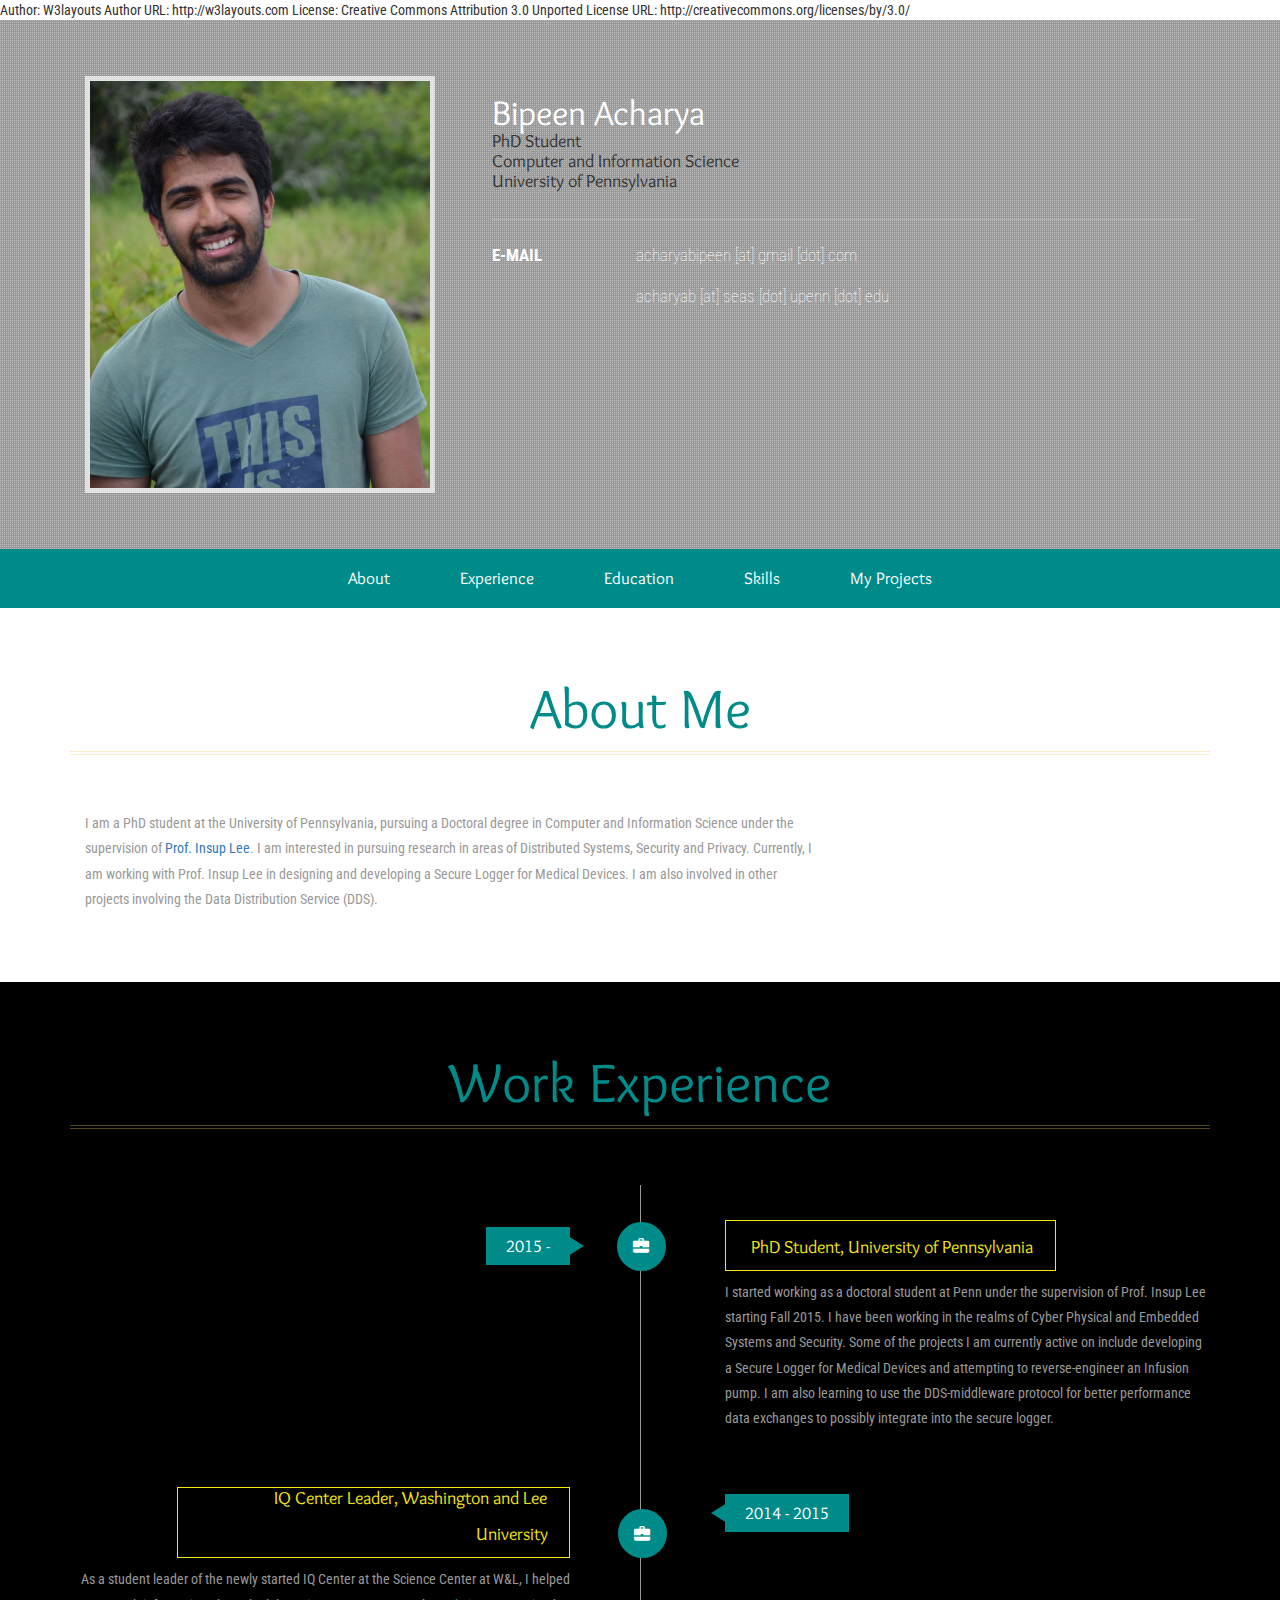
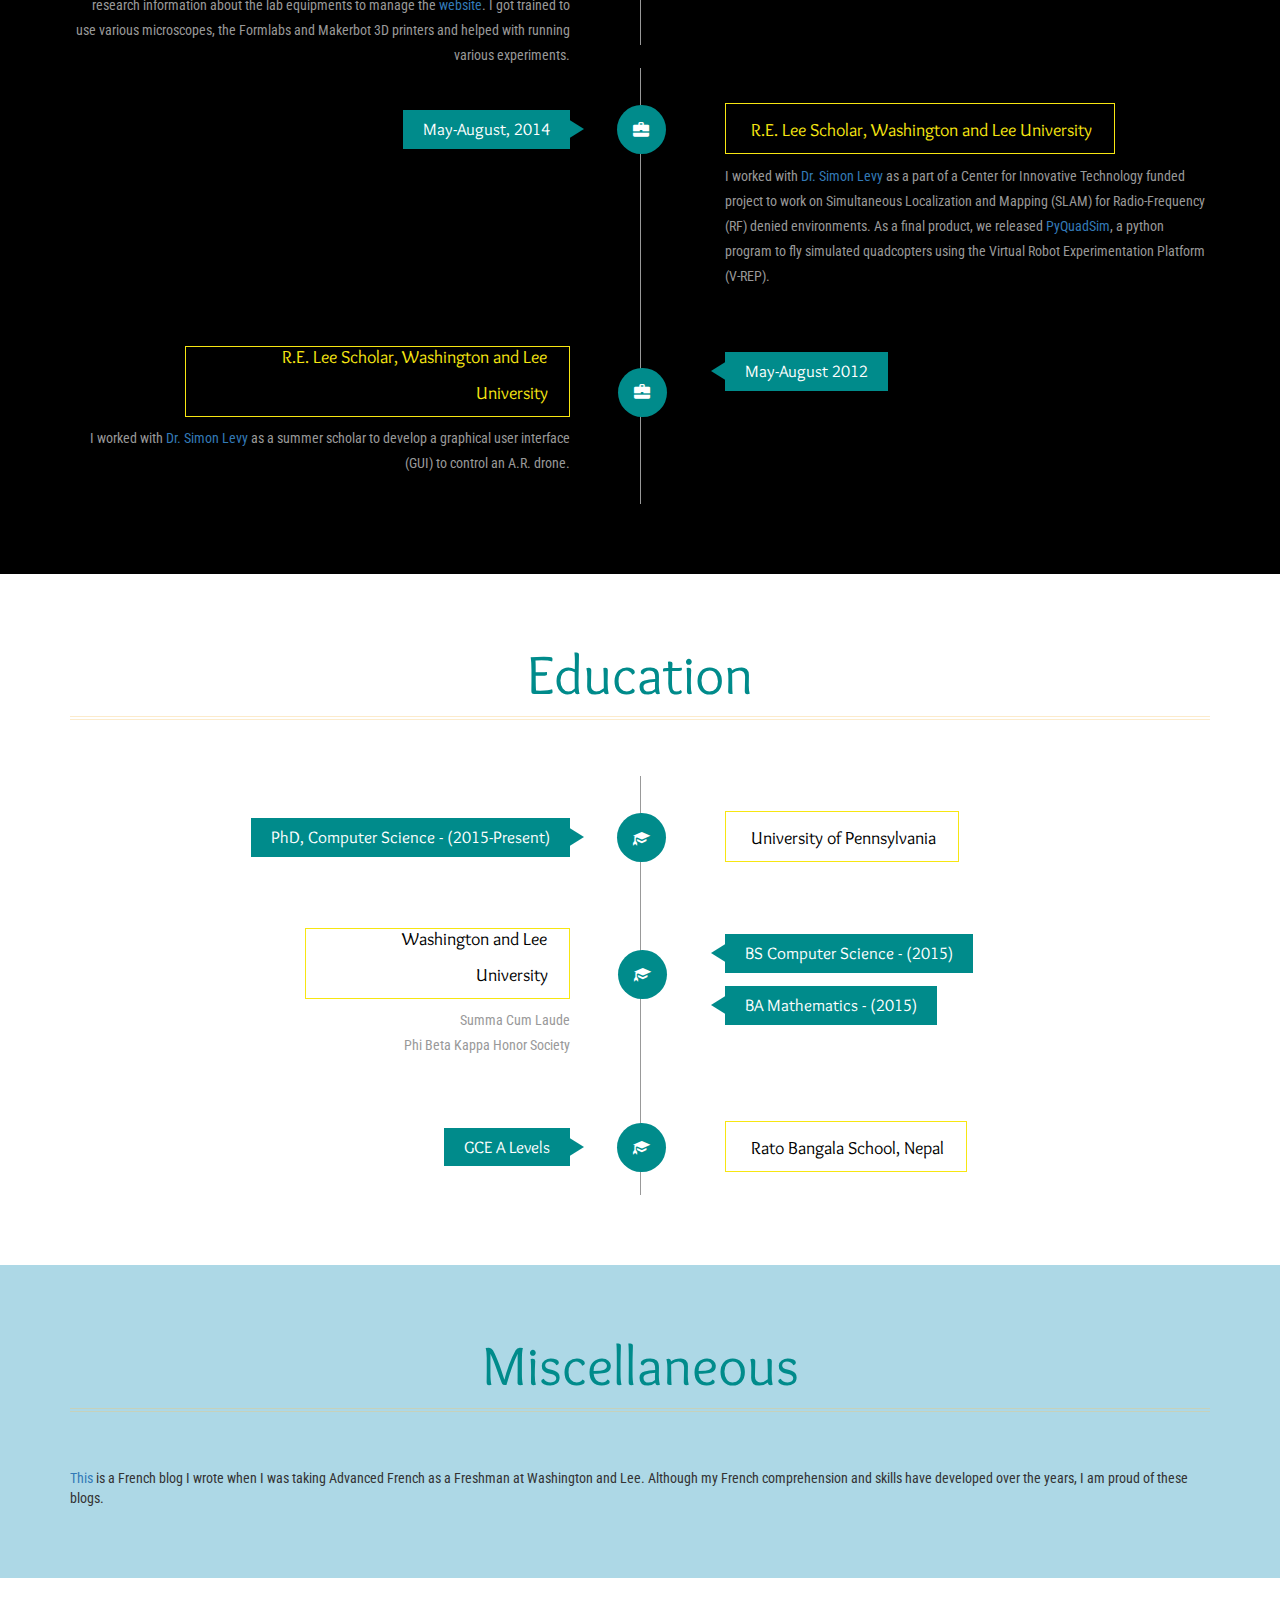
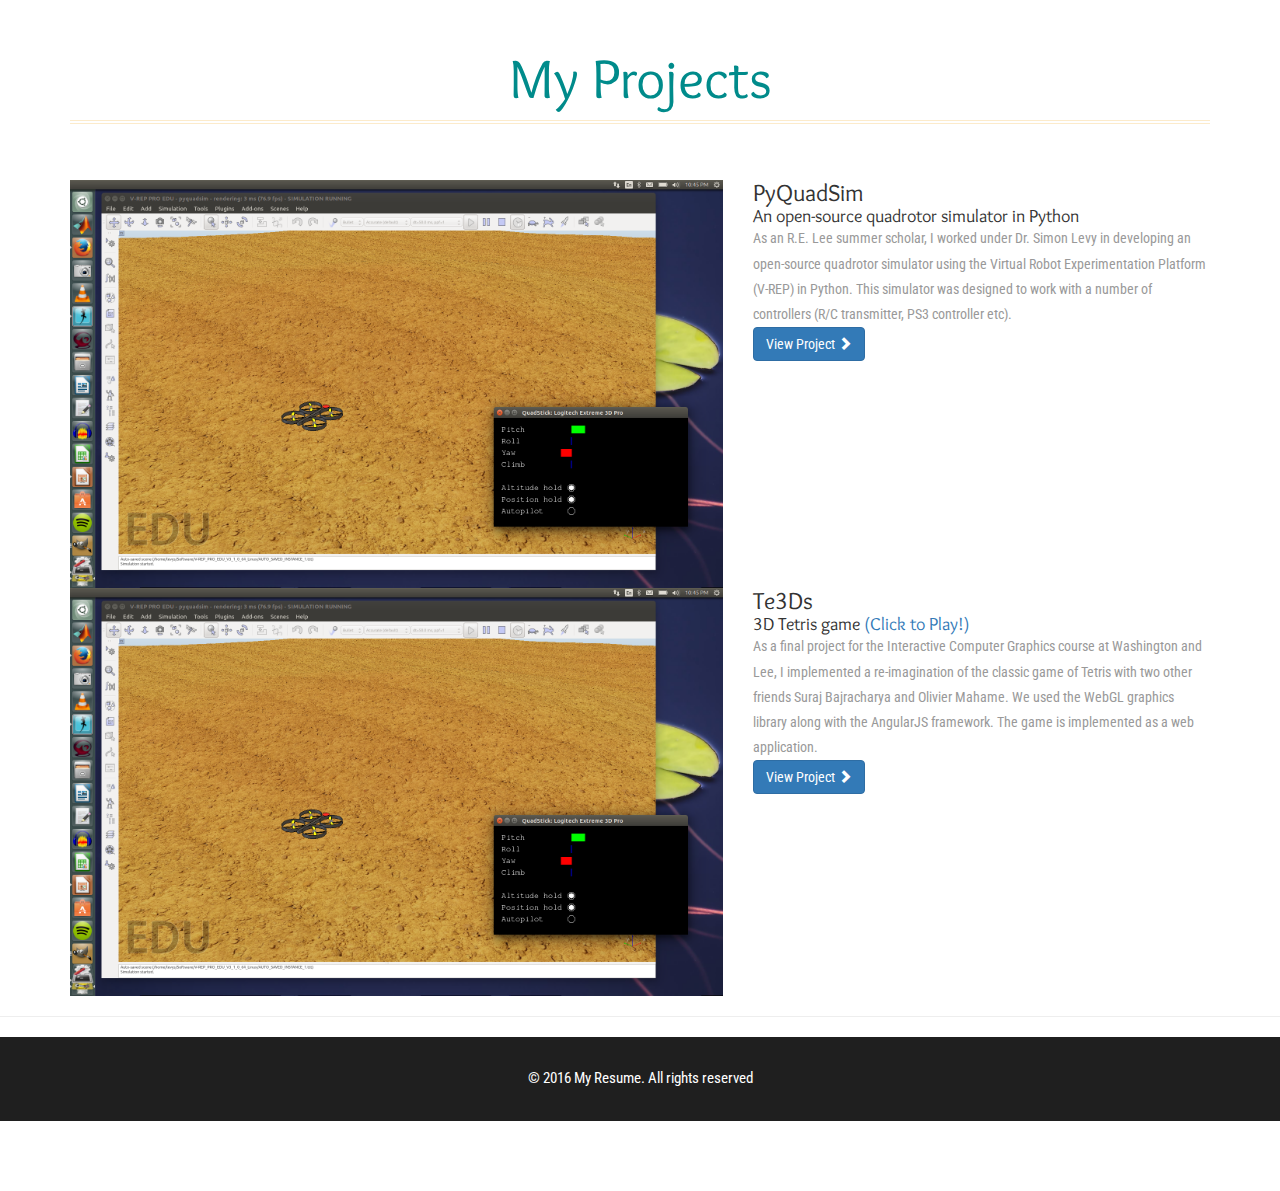
==== index.html @ adc77549 "game running on web" ====
Author: W3layouts
Author URL: http://w3layouts.com
License: Creative Commons Attribution 3.0 Unported
License URL: http://creativecommons.org/licenses/by/3.0/
<html>
<head>
<title>Bipeen Acharya</title>
<!--mobile apps-->
<meta name="viewport" content="width=device-width, initial-scale=1">
<meta http-equiv="Content-Type" content="text/html; charset=utf-8" />
<meta name="keywords" content="My Resume Responsive web template, Bootstrap Web Templates, Flat Web Templates, Android Compatible web template, 
	SmartPhone Compatible web template, free WebDesigns for Nokia, Samsung, LG, SonyEricsson, Motorola web design" />
<script type="application/x-javascript"> addEventListener("load", function() { setTimeout(hideURLbar, 0); }, false); function hideURLbar(){ window.scrollTo(0,1); } </script>
<!--mobile apps-->
<!--Custom Theme files-->
<link href="css/bootstrap.css" type="text/css" rel="stylesheet" media="all">
<link href="css/style.css" type="text/css" rel="stylesheet" media="all">
<link rel="stylesheet" href="css/swipebox.css">
<!--//Custom Theme files-->
<!--js-->
<script src="js/jquery-1.11.1.min.js"></script> 
<!-- //js -->
<!--web-fonts-->
<link href='//fonts.googleapis.com/css?family=Overlock:400,400italic,700,700italic,900,900italic' rel='stylesheet' type='text/css'>
<link href='//fonts.googleapis.com/css?family=Roboto+Condensed:400,300,300italic,400italic,700,700italic' rel='stylesheet' type='text/css'>
<!--//web-fonts-->
<!--start-smooth-scrolling-->
<script type="text/javascript" src="js/move-top.js"></script>
<script type="text/javascript" src="js/easing.js"></script>	
<script type="text/javascript">
		jQuery(document).ready(function($) {
			$(".scroll").click(function(event){		
				event.preventDefault();
				$('html,body').animate({scrollTop:$(this.hash).offset().top},1000);
			});
		});
</script>
<!--//end-smooth-scrolling-->
</head>
<body>
	<!--banner-->
	<div id="home" class="banner">
		<div class="banner-info">
			<div class="container">
				<div class="col-md-4 header-left">
					<img src="images/headshot.jpg" alt=""/>
				</div>
				<div class="col-md-8 header-right">
					<h1>Bipeen Acharya</h1>
					<h4>PhD Student</h4>
					<h4>Computer and Information Science</h4>
					<h4>University of Pennsylvania</h4>
					<ul class="address">
						<li>
							<ul class="address-text">
								<li><b>E-MAIL </b></li>
								<li> acharyabipeen [at] gmail [dot] com</li><br>
				            </ul>
                            <ul class="address-text">
								<li></li>
								<li> <hspace> </hspace>acharyab [at] seas [dot] upenn [dot] edu</li><br>
							</ul>
						</li>
					</ul>
				</div>
				<div class="clearfix"> </div>
			</div>
		</div>
	</div>
	<!--//banner-->
	<!--top-nav-->
	<div class="top-nav wow">
		<div class="container">
			<div class="navbar-header logo">
				<button type="button" class="navbar-toggle collapsed" data-toggle="collapse" data-target="#bs-example-navbar-collapse-1">
					Menu
				</button>
			</div>
			<!-- Collect the nav links, forms, and other content for toggling -->
			<div class="collapse navbar-collapse" id="bs-example-navbar-collapse-1">
				<div class="menu">
					<ul class="nav navbar">
						<li><a href="#about" class="scroll">About</a></li>
						<li><a href="#work" class="scroll">Experience</a></li>
						<li><a href="#education" class="scroll">Education</a></li>
						<li><a href="#skills" class="scroll">Skills</a></li>
						<li><a href="#projects" class="scroll">My Projects</a></li>
						<!--<li><a href="#contact" class="scroll">Contact</a></li>-->
					</ul>
					<div class="clearfix"> </div>
				</div>
			</div>
		</div>
	</div>	
	<!--//top-nav-->
	<!--about-->
	<div id="about" class="about">
		<div class="container">
			<h3 class="title"> About Me</h3>
			<div class="col-md-8 about-left">
				<p>I am a PhD student at the University of Pennsylvania, pursuing a Doctoral degree in Computer and Information Science under the supervision of <a href="http://www.cis.upenn.edu/~lee/home/home/index.shtml">Prof. Insup Lee</a>. I am interested in pursuing research in areas of Distributed Systems, Security and Privacy. Currently, I am working with Prof. Insup Lee in designing and developing a Secure Logger for Medical Devices. I am also involved in other projects involving the Data Distribution Service (DDS). </p>
			</div>
            
            <!--
			<div class="col-md-4 about-right">
				<ul>
					<h5>Awards</h5>
					<li><span class="glyphicon glyphicon-menu-right"></span> Lorem ipsum dolor sit amet cingelit</li>
					<li><span class="glyphicon glyphicon-menu-right"></span> Curabitur id metus rutrum convallis</li>
					<li><span class="glyphicon glyphicon-menu-right"></span> Morbi dictum velit vitae porttitor</li>
					<li><span class="glyphicon glyphicon-menu-right"></span> Fusce at metus id justo ullamcorper</li>
					<li><span class="glyphicon glyphicon-menu-right"></span> Aliquam ac nisl id justo malesuada </li>
				</ul>
				<div class="clearfix"> </div>
			</div>
            -->
			<div class="clearfix"> </div>
		</div>
	</div>
	<!--//about-->
	<!--work-experience-->
	<div id="work" class="work">
		<div class="container">
			<h3 class="title">Work Experience</h3>
			<div class="work-info"> 
				<div class="col-md-6 work-left"> 
					<h4>2015 - </h4>
				</div>
				<div class="col-md-6 work-right"> 
					<h5><span class="glyphicon glyphicon-briefcase"> </span> PhD Student, University of Pennsylvania</h5>
					<p> I started working as a doctoral student at Penn under the supervision of Prof. Insup Lee starting Fall 2015. I have been working in the realms of Cyber Physical and Embedded Systems and Security. Some of the projects I am currently active on include developing a Secure Logger for Medical Devices and attempting to reverse-engineer an Infusion pump. I am also learning to use the DDS-middleware protocol for better performance data exchanges to possibly integrate into the secure logger. </p>
				</div>
				<div class="clearfix"> </div>
			</div>
			<div class="work-info"> 
				<div class="col-md-6 work-right work-right2"> 
					<h4>2014 - 2015 </h4>
				</div>
				<div class="col-md-6 work-left work-left2"> 
                    <h5> IQ Center Leader, Washington and Lee University <span class="glyphicon glyphicon-briefcase"> </span></h5>
                    <p> As a student leader of the newly started IQ Center at the Science Center at W&amp;L, I helped research information about the lab equipments to manage the <a href="https://www.wlu.edu/iq-center">website</a>. I got trained to use various microscopes, the Formlabs and Makerbot 3D printers and helped with running various experiments. </p>
				</div>
				<div class="clearfix"> </div>
			</div>
			<div class="work-info"> 
				<div class="col-md-6 work-left"> 
					<h4>May-August, 2014 </h4>
				</div>
				<div class="col-md-6 work-right"> 
					<h5><span class="glyphicon glyphicon-briefcase"> </span> R.E. Lee Scholar, Washington and Lee University</h5>
					<p> I worked with <a href="http://home.wlu.edu/~levys/">Dr. Simon Levy</a> as a part of a Center for Innovative Technology funded project to work on Simultaneous Localization and Mapping (SLAM) for Radio-Frequency (RF) denied environments. As a final product, we released <a href="https://github.com/simondlevy/PyQuadSim">PyQuadSim</a>, a python program to fly simulated quadcopters using the Virtual Robot Experimentation Platform (V-REP). </p>
				</div>
				<div class="clearfix"> </div>
			</div>
			<div class="work-info"> 
				<div class="col-md-6 work-right work-right2"> 
					<h4>May-August 2012 </h4>
				</div>
				<div class="col-md-6 work-left work-left2"> 
					<h5> R.E. Lee Scholar, Washington and Lee University <span class="glyphicon glyphicon-briefcase"></span> </h5>
					<p> I worked with <a href="http://home.wlu.edu/~levys/">Dr. Simon Levy</a> as a summer scholar to develop a graphical user interface (GUI) to control an A.R. drone. 
                </div>
				<div class="clearfix"> </div>
			</div>
		</div>
	</div>
	<!--//work-experience-->
	<!--education-->
	<div id="education" class="education">
		<div class="container">
			<h3 class="title">Education</h3>
			<div class="work-info"> 
				<div class="col-md-6 work-left"> 
					<h4>PhD, Computer Science - (2015-Present)</h4>
				</div>
				<div class="col-md-6 work-right"> 
					<h5><span class="glyphicon glyphicon-education"> </span> University of Pennsylvania</h5>
				</div>
				<div class="clearfix"> </div>
			</div>
			<div class="work-info"> 
				<div class="col-md-6 work-right work-right2"> 
					<p><h4>BS Computer Science - (2015)</h4> </p>
					<p><h4>BA Mathematics - (2015)</h4> </p>
				</div>
				<div class="col-md-6 work-left work-left2"> 
					<h5> Washington and Lee University <span class="glyphicon glyphicon-education"></span></h5>
					<p>Summa Cum Laude</p>
					<p>Phi Beta Kappa Honor Society</p>
				</div>
				<div class="clearfix"> </div>
			</div>
			<div class="work-info"> 
				<div class="col-md-6 work-left"> 
					<h4>GCE A Levels</h4>
				</div>
				<div class="col-md-6 work-right"> 
					<h5><span class="glyphicon glyphicon-education"> </span> Rato Bangala School, Nepal</h5>
				</div>
				<div class="clearfix"> </div>
			</div>
		</div>
	</div>
	<!--//education-->
	<!--skills-->
	<div id="skills" class="skills">
		<div class="container">
	    <h3 class="title">Miscellaneous</h3>
		
           <a href="http://bipeen261.blogspot.com/2011_09_01_archive.html">This</a> is a French blog I wrote when I was taking Advanced French as a Freshman at Washington and Lee. Although my French comprehension and skills have developed over the years, I am proud of these blogs.  
             
        </div>
            
        
         <!--
          <div class="progress progress-bar-vertical">
            <div class="progress-bar progress-bar-success progress-bar-striped active" role="progressbar" aria-valuenow="100" aria-valuemin="0" aria-valuemax="100" style="height: 100%;">
              <span class="sr-only">60% Complete</span>
            </div>
          </div>
        -->    
            
            
        <div class="clearfix"> </div>
		</div>
	<!--//education-->



    <!--portfolio -->
    <div id="projects" class="portfolio">
		<div class="container">
			<h3 class="title wow zoomInLeft animated" data-wow-delay=".5s">My Projects</h3>
	
            <!-- Project One -->
            <div class="row">
            <div class="col-md-7">
                <a href="#">
                    <img class="img-responsive" src="images/pyquadsim.png" alt="">
                </a>
            </div>
            <div class="col-md-5">
                <h3>PyQuadSim</h3>
                <h4>An open-source quadrotor simulator in Python</h4>
                <p>As an R.E. Lee summer scholar, I worked under Dr. Simon Levy in developing an open-source quadrotor simulator using the Virtual Robot Experimentation Platform (V-REP) in Python. This simulator was designed to work with a number of controllers (R/C transmitter, PS3 controller etc). </p>
                <a class="btn btn-primary" href="https://github.com/simondlevy/PyQuadSim">View Project <span class="glyphicon glyphicon-chevron-right"></span></a>
            </div>
            </div>
            
            <div class="row">
            <div class="col-md-7">
                <a href="#">
                    <img class="img-responsive" src="images/pyquadsim.png" alt="">
                </a>
            </div>
            <div class="col-md-5">
                <h3>Te3Ds</h3>
                <h4>3D Tetris game <a href="http://rawgit.com/acharyab15/Te3ds/master/index.html">(Click to Play!)</a> </h4>
                <p>As a final project for the Interactive Computer Graphics course at Washington and Lee, I implemented a re-imagination of the classic game of Tetris with two other friends Suraj Bajracharya and Olivier Mahame. We used the WebGL graphics library along with the AngularJS framework. The game is implemented as a web application.</p>
                <a class="btn btn-primary" href="https://github.com/acharyab15/Te3ds">View Project <span class="glyphicon glyphicon-chevron-right"></span></a>
            </div>
            </div>
            
        <!-- /.row -->
        </div>
        <hr>
	<!--contact -->
<!--
	<div class="welcome contact" id="contact">
		<div class="container">
			<h3 class="title">Contact Us</h3>
			<div class="contact-row">
				<div class="col-md-6 contact-left">
					<iframe src="https://www.google.com/maps/embed?pb=!1m18!1m12!1m3!1d250261.21285550427!2d-60.42919264432581!3d46.13039392716506!2m3!1f0!2f0!3f0!3m2!1i1024!2i768!4f13.1!3m3!1m2!1s0x4b67ef033cc4082f%3A0xbf0517bb7d9ecd34!2sNorth+Sydney%2C+NS%2C+Canada!5e0!3m2!1sen!2sin!4v1460613320469"></iframe>
				</div>
				<div class="col-md-6 contact-right">
					<div class="address-left">
						<p>756 global Place, North Sydney,<br> FA-2305,Canada </p>
					</div>
					<div class="address-right">
						<p>E-mail : <a href="mailto:acharyab@seas.upenn.edu">acharyab [at] seas [dot] upenn [dot] edu</a></p>
					</div>
					<div class="clearfix"></div>
				<!-- Form
						<div class="contact-form">
						<form action="#" method="post">
							<input type="text" name="Name" placeholder="Name" required="">
							<input class="email" name="Email" type="text" placeholder="Email" required="">
							<input class="phone" name="phone" type="text" placeholder="Phone" required="">
							<textarea name="Message" placeholder="Message" required=""></textarea>
							<input type="submit" value="SUBMIT" >
						</form>
					</div>
				</div>

				<div class="clearfix"></div>
			</div>
		</div>
	</div>
contact 
-->
	<!--footer-->
	<div class="footer">
		<div class="container">
			<p>© 2016 My Resume. All rights reserved </p>
		</div>
	</div>
	<!--//footer-->
	<!--smooth-scrolling-of-move-up-->
	<script type="text/javascript">
		$(document).ready(function() {
		
			var defaults = {
				containerID: 'toTop', // fading element id
				containerHoverID: 'toTopHover', // fading element hover id
				scrollSpeed: 1200,
				easingType: 'linear' 
			};
			
			$().UItoTop({ easingType: 'easeOutQuart' });
			
		});
	</script>
	<!--//smooth-scrolling-of-move-up-->
	<!-- Bootstrap core JavaScript
    ================================================== -->
    <!-- Placed at the end of the document so the pages load faster -->
    <script src="js/bootstrap.js"></script>
</body>
</html>
---- css/style.css ----
/*--
Author: W3layouts
Author URL: http://w3layouts.com
License: Creative Commons Attribution 3.0 Unported
License URL: http://creativecommons.org/licenses/by/3.0/
--*/
body{
	margin:0;
	font-family: 'Roboto Condensed', sans-serif;
	background: #fff;
}
body a{
	transition: 0.5s all;
	-webkit-transition: 0.5s all;
	-moz-transition: 0.5s all;
	-o-transition: 0.5s all;
	-ms-transition: 0.5s all;
	text-decoration:none;
}
h1,h2,h3,h4,h5,h6{
	margin:0;	
	font-family: 'Overlock', cursive;
}
p{
	margin:0;
}
ul,label{
	margin:0;
	padding:0;
}
body a:hover{
	text-decoration:none;
}
/*--baner--*/
.banner {
	/*background:url(../images/a.jpg)no-repeat center 0px;*/
	-webkit-background-size:cover;
	background-size:cover;
	-moz-background-size:cover;
	position: relative;
}
.banner-info{
	background: url(../images/dott.png)repeat 0px 0px;
	padding: 4em 0;
}
.header-left img {
    width: 100%;
    border: 5px solid rgba(255, 255, 255, 0.68);
}
.header-right {
    padding-left: 3em;
}
.header-right h1 {
    font-size: 2.5em;
    color: #fff;
    margin: 0.5em 0 0;
}
.header-right h2 {
    font-size: 1.2em;
    color: #000;
    background: #F3E000;
    display: inline-block;
    padding: .5em 1.5em;
    position: relative;
}
.header-right h2:before {
    width: 0;
    height: 0;
    position: absolute;
    content: '';
    bottom: -9px;
    left: 12px;
    border-style: solid;
    border-width: 10px 10px 0 10px;
    border-color: #F3E000 transparent transparent transparent;
}
.header-right h6 {
    font-size: 1em;
    color: #C7C7C7;
    margin-top: 0.8em;
    letter-spacing: 6px;
}
ul.address {
    margin-top: 2em;
    border-top: 1px solid #AFAFAF;
    padding-top: 0.5em;
}
ul.address li {
    display: block;
}
ul.address li ul.address-text li {
    display: inline-block;
    font-size: 1.2em;
    color: #fff;
    margin-top: 1em;
	font-weight: 100;
}
ul.address li ul.address-text li:nth-child(1){
	width: 20%;
}
ul.address li ul.address-text li a {
    color: #fff;
	text-decoration:none;
}
ul.address li ul.address-text li a:hover{
    color: #0FF;
}
/*--//banner-top--*/
/*--top-nav--*/
.top-nav {
    background: #008B8B;
}
.nav > li {
    display: inline-block;
}
ul.nav.navbar {
    margin: 0;
    text-align: center;
}
ul.nav.navbar li a {
    color: #fff;
    padding: 1em 2em;
    font-size: 1.2em;
    font-family: 'Overlock', cursive;
}
ul.nav.navbar li a:hover,ul.nav.navbar li a.active,ul.nav.navbar li a:focus{
    color: #008B8B;
    background: #fff;
	-webkit-transform: scale(0.8);
	-moz-transform: scale(0.8);
    transform: scale(0.8);
	-o-transform: scale(0.8);
	-ms-transform: scale(0.8);
}
/*--//top-nav--*/
/*--about--*/
.about,.work,.education,.skills,.portfolio,.contact{
	padding:6em 0;
}
h3.title {
    font-size: 4em;
    text-align: center;
    color: #008B8B;
    border-bottom: 4px double rgba(247, 197, 106, 0.35);
    padding-bottom: 0.2em;
	margin-bottom: 1em;
}
p {
    font-size: 1em;
    color: #999;
    line-height: 1.8em;
}
.about-right {
    padding-left: 5em;
}
.about-right ul {
    border: 3px double #008B8B;
    padding: 1em 2em;
}
.about-right h5 {
    font-size: 2em;
    text-align: center;
    color: #008B8B;
}
.about-right ul li {
    display: block;
    color: #999;
    margin: 1em 0;
	font-size:1em;
}
.about-right ul li span.glyphicon {
    font-size: 0.8em;
	margin-right: 6px;
}

/*--//about--*/

/*---modal stuff ---*/
/* The Modal (background) */
.modal {
    display: none; /* Hidden by default */
    position: fixed; /* Stay in place */
    z-index: 1; /* Sit on top */
    padding-top: 100px; /* Location of the box */
    left: 0;
    top: 0;
    width: 100%; /* Full width */
    height: 100%; /* Full height */
    overflow: auto; /* Enable scroll if needed */
    background-color: rgb(0,0,0); /* Fallback color */
    background-color: rgba(0,0,0,0.4); /* Black w/ opacity */
}

/* Modal Content */
.modal-content {
    position: relative;
    background-color: #fefefe;
    margin: auto;
    padding: 0;
    border: 1px solid #888;
    width: 80%;
    box-shadow: 0 4px 8px 0 rgba(0,0,0,0.2),0 6px 20px 0 rgba(0,0,0,0.19);
    -webkit-animation-name: animatetop;
    -webkit-animation-duration: 0.4s;
    animation-name: animatetop;
    animation-duration: 0.4s
}

/* Add Animation */
@-webkit-keyframes animatetop {
    from {top:-300px; opacity:0}
    to {top:0; opacity:1}
}

@keyframes animatetop {
    from {top:-300px; opacity:0}
    to {top:0; opacity:1}
}

/* The Close Button */
.close {
    color: white;
    float: right;
    font-size: 28px;
    font-weight: bold;
}

.close:hover,
.close:focus {
    color: #000;
    text-decoration: none;
    cursor: pointer;
}

.modal-header {
    padding: 2px 16px;
    background-color: #5cb85c;
    color: white;
}

.modal-body {padding: 2px 16px;}

.modal-footer {
    padding: 2px 16px;
    background-color: #5cb85c;
    color: white;
}
/* // modal */

/*--work--*/
.work {
    background: #000;
}
.work-left {
    text-align: right;
    padding: 3em 5em 0 0;
}
.work-right {
    border-left: 1px solid #999;
    padding: 2.5em 0 2em 6em;
}
.work-info h4 {
    font-size: 1.2em;
    background: darkcyan;
    display: inline-block;
    padding: .6em 1.2em;
    color: #fff;
	position:relative;
}
.work-info h4:before {
    width: 0;
    height: 0;
    position: absolute;
	/*-- w3layouts --*/
    content: '';
    top: 9px;
    right: -14px;
    border-style: solid;
    border-width: 10px 0 10px 16px;
    border-color: transparent transparent transparent rgb(0, 139, 139);
}
.work-info h5 {
    font-size: 1.3em;
    color: #F7E612;
    margin-bottom: .5em;
    border: 1px solid #F7E612;
    display: inline-block;
    padding: 0 1.2em;
}
.work-info h5 span.glyphicon {
    font-size: 0.9em;
    color: #fff;
    background: #008B8B;
    padding: 1em;
    -webkit-border-radius: 70%;
    -moz-border-radius: 70%;
    border-radius: 70%;
    -webkit-transition: .5s all;
    -moz-transition: .5s all;
    transition: .5s all;
    -webkit-transform: scale(1);
    -moz-transform: scale(1);
    transform: scale(1);
    -o-transform: scale(1);
    -ms-transform: scale(1);
}
.work-right h5 span.glyphicon {
    margin-right: 5em;
    margin-left: -8em;
}
.work-left2 h5 span.glyphicon {
    margin-left: 4em;
    margin-right: -7.3em;
    z-index: 9;
}
.work-right.work-right2 {
    min-height: 210px;
    float: right;
}
.work-right.work-right2 h4:before {
    left: -14px;
	-webkit-transform: rotate(180deg);
	-moz-transform: rotate(180deg);
	/*-- agileits --*/
    transform: rotate(180deg);
	-o-transform: rotate(180deg);
	-ms-transform: rotate(180deg);
}
.work-right.work-right2 h4 {
    margin-top: 0.8em;
}
.work-info:hover h5 span.glyphicon {
    color: #F7E612;
	-webkit-transform: scale(1.2);
	-moz-transform: scale(1.2);
    transform: scale(1.2);
	-o-transform: scale(1.2);
	-ms-transform: scale(1.2);
}
/*--//work--*/
/*--education--*/
.education .work-info h5 {
    color: #000;
}
/*--//education--*/
/*--skills--*/
.skills{
	background:lightblue;
}
.bar-grids {
    padding: 0 4em;
}
.progress {
    height: 10px;
    margin-bottom: 2.2em;
    background-color: black;
}

.progress-bar-vertical {
  width: 15px;
  min-height: 150px;
  margin-right: 50px;
  float: left;
  display: -webkit-box;  /* OLD - iOS 6-, Safari 3.1-6, BB7 */
  display: -ms-flexbox;  /* TWEENER - IE 10 */
  display: -webkit-flex; /* NEW - Safari 6.1+. iOS 7.1+, BB10 */
  display: flex;         /* NEW, Spec - Firefox, Chrome, Opera */
  align-items: flex-end;
  -webkit-align-items: flex-end; /* Safari 7.0+ */
}

.progress-bar-vertical .progress-bar {
  width: 100%;
  height: 0;
  -webkit-transition: height 0.6s ease;
  -o-transition: height 0.6s ease;
  transition: height 0.6s ease;
}

.progress-bar { 
    background-color: red;
}

.progress-bar-danger {
    background-color: darkviolet;
}

.progress-bar-success {
    background-color: green;
}

.bar-grids h6 {
    font-size: 1.1em;
    color: #fff;
    margin-bottom: 0.6em;
}
.bar-grids h6 span {
    float: right;
    font-size: 0.9em;
}
/*--//skills--*/
/*--portfolio--*/
/*--SAP--*/
ul.resp-tabs-list {  
/*-- w3layouts --*/
background: #F7E612;
}
.sap_tabs{
	clear:both;
	padding: 0;
}
.tab_box{
	background:#fd926d;
	padding: 2em;
}
.top1{
	margin-top: 2%;
}
.resp-tabs-list {
    list-style: none;
    margin: 0 auto 3em;
    text-align: center;
}
.resp-tab-item {
    color: #000;
    font-size: 1.2em;
    cursor: pointer;
    display: inline-block;
    list-style: none;
    outline: none;
    -webkit-transition: all 0.5s;
    -moz-transition: all 0.5s;
    -ms-transition: all 0.5s;
    -o-transition: all 0.5s;
    transition: all 0.5s;
    padding: 0.8em 2em;
    font-weight: 400;
	position:relative;
}
.resp-tab-item:hover{
    color: #1D9898;
}
.resp-tab-active,.resp-tab-active:hover{
    text-shadow: none;
    color: #fff;
    background: #1D9898;
}
.resp-tab-active:before {
    width: 0;
    height: 0;
    position: absolute;
    content: '';
    bottom: -7px;
    left: 41%;
	/*-- agileits --*/
    border-style: solid;
    border-width: 7px 7px 0 7px;
    border-color: #1D9898 transparent transparent transparent;
}
.resp-tabs-container {
	padding: 0px;
	clear: left;	
}
h2.resp-accordion {
	cursor: pointer;
	padding: 5px;
	display: none;
}
.resp-tab-content {
	display: none;
}
.resp-content-active, .resp-accordion-active {
   display: block;
}
/*--//SAP--*/
/*--img-hover--*/
.portfolio-grids {
    margin-top: 2em;
}
.grid {
	position: relative;
	overflow:hidden;
	background: #000;
}
.grid img {
	opacity: 0.8;
}
.grid .figcaption {
    padding: 2em 2.5em;
    color: #fff;
    -webkit-backface-visibility: hidden;
    backface-visibility: hidden;
}
.grid .figcaption::before,
.grid .figcaption::after {
	pointer-events: none;
}

.grid .figcaption{
	position: absolute;
	top: 0;
	left: 0;
	width: 100%;
	height: 100%;
}

/* Anchor will cover the whole item by default */

.grid img {
	max-width: none;
	width: 100%;
	width: -webkit-calc(100% + 20px);
	width: calc(100% + 20px);
	-webkit-transition: opacity 0.35s, -webkit-transform 0.35s;
	-moz-transition: opacity 0.35s, -moz-transform 0.35s;
	transition: opacity 0.35s, transform 0.35s;
	-webkit-transform: translate3d(-10px,0,0);
	-moz-transform: translate3d(-10px,0,0);
	transform: translate3d(-10px,0,0);
	-o-transform: translate3d(-10px,0,0);
	-ms-transform: translate3d(-10px,0,0);
	-webkit-backface-visibility: hidden;
	backface-visibility: hidden;
}
.grid:hover img {
	-moz-opacity: 0.5;
	opacity: 0.5;
	-webkit-transform: translate3d(0,0,0);
	-moz-transform: translate3d(0,0,0);
	transform: translate3d(0,0,0);
	-o-transform: translate3d(0,0,0);
	-ms-transform: translate3d(0,0,0);	
}
.grid .figcaption {
	text-align: left;
}
.grid h3 {
    position: relative;
    overflow: hidden;
    padding: 0.5em 0;
	-moz-opacity: 0;
    opacity: 0;
    text-transform: uppercase;
    font-size: 2em;
    color: #fff;
}
.grid h3 span {
    font-weight: 800;
    margin-left: 5px;
}
.grid h3::after {
	position: absolute;
	bottom: 0;
	left: 0;
	width: 100%;
	height: 2px;
	background: #fff;
	content: '';
	-webkit-transition: -webkit-transform 0.35s;
	-moz-transition: transform 0.35s;
	transition: transform 0.35s;
	-webkit-transform: translate3d(-100%,0,0);
	-moz-transform: translate3d(-100%,0,0);
	transform: translate3d(-100%,0,0);
	-o-transform: translate3d(-100%,0,0);
	-ms-transform: translate3d(-100%,0,0);
}
.grid:hover h3::after {
	-webkit-transform: translate3d(0,0,0);
	-moz-transform: translate3d(0,0,0);
	transform: translate3d(0,0,0);
	-o-transform: translate3d(0,0,0);
	-ms-transform: translate3d(0,0,0);
}
.grid:hover h3 {
	-moz-opacity:1;
	opacity:1;
}
.grid p {
    padding: 1em 0 0;
	-moz-opacity:1;
    opacity: 0;
    -webkit-transition: opacity 0.35s, -webkit-transform 0.35s;
	-moz-transition: opacity 0.35s, transform 0.35s;
    transition: opacity 0.35s, transform 0.35s;
    -webkit-transform: translate3d(100%,0,0);
	-moz-transform: translate3d(100%,0,0);
    transform: translate3d(100%,0,0);
	-o-transform: translate3d(100%,0,0);
	-ms-transform: translate3d(100%,0,0);
    color: #fff;
    letter-spacing: 2px;
}
.grid:hover p {
	-moz-opacity: 1;
	opacity: 1;
	-webkit-transform: translate3d(0,0,0);
	-moz-transform: translate3d(0,0,0);
	transform: translate3d(0,0,0);
	-o-transform: translate3d(0,0,0);
	-ms-transform: translate3d(0,0,0);
}
/*--//portfolio--*/
/*--contact--*/
.contact{
	background:#000;
}
.contact-left iframe {
    width: 100%;
    min-height: 29.5em;
    border: none;
}
.contact-form h5 {
    font-size: 2em;
    color: #333;
}
.address-left {
    float: left;
    width: 41%;
	position: relative;
}
.address-right {
    float: right;
    width: 46%;
}
.contact p {
    color: #fff;
    font-weight: 300;
}
.contact p a {
    color: #fff;
}
.contact p a:hover{
    color: #F7E612;
}
.address-left:after {
    content: '';
    width: 1px;
    height: 100%;
    background: #ccc;
    position: absolute;
    top: 0;
    right: -17px;
}
.contact-form input[type="text"] {
    width: 49%;
    color: #fff;
    background: none;
    outline: none;
    font-size: 1em;
    padding: .8em 1em;
    border: 1px solid #8C8C8C;
    -webkit-appearance: none;
    display: inline-block;
}
.contact-form input[type="text"].email {
    margin: 3em 0 1em 0.5em;
}
.contact-form input[type="text"].phone {
    width: 100%;
    margin-bottom: 1em;
}
.contact-form textarea {
    width: 100%;
    background: none;
    color: #fff;
    font-size: 1em;
    outline: none;
    padding: .8em 1em;
    border: 1px solid #8C8C8C;
    min-height: 10em;
    -webkit-appearance: none;
}
.contact-form input[type="submit"] {
    outline: none;
    color: #fff;
    padding: 0.6em 1em;
    font-size: 1.1em;
    margin: 1em 0 0 0;
    -webkit-appearance: none;
    background: #008B8B;
    border: 2px solid #008B8B;
    transition: 0.5s all;
    -webkit-transition: 0.5s all;
    transition: 0.5s all;
    -moz-transition: 0.5s all;
    width: 100%;
}
.contact-form input[type="submit"]:hover {
    background: none;
    color: #008B8B;
}
::-webkit-input-placeholder {
	color:#fff !important;
}

:-moz-placeholder { /* Firefox 18- */
	color:#fff !important; 
}

::-moz-placeholder {  /* Firefox 19+ */
	color:#fff !important;
}

:-ms-input-placeholder {  
	color:#fff !important;
}
/*--//contact--*/
/*--footer--*/
.footer {
    padding: 2em 0;
    text-align: center;
    background: #1F1F1F;
}
.footer p {
    color: #fff;
	font-size: 1.1em;
}
.footer p a{
    color: #F7E612;
}
.footer p a:hover{
    color: #fff;
}
/*--//footer--*/
/*--slider-up-arrow--*/
#toTop {
	display: none;
	text-decoration: none;
	position: fixed;
	bottom: 3%;
	right: 3%;
	overflow: hidden;
	width: 32px;
	height: 32px;
	border: none;
	text-indent: 100%;
	background: url("../images/move-up.png") no-repeat 0px 0px;
	z-index:999;
}
#toTopHover {
	width: 32px;
	height: 32px;
	display: block;
	overflow: hidden;
	float: right;
	opacity: 0;
	-moz-opacity: 0;
	filter: alpha(opacity=0);
}
/*--//slider-up-arrow--*/
/*---- responsive-design -----*/
@media(max-width:1366px){
.about,.work,.education,.skills,.portfolio,.contact {
    padding: 5em 0;
}
.work-right.work-right2 {
    min-height: 200px;
}
.work-right {
    padding: 2.5em 0 1em 6em;
}
}
@media(max-width:1080px){
.header-left {
    padding: 0;
}
ul.address {
    margin-top: 1em;
}
ul.address li ul.address-text li {
    margin-top: 0.8em;
}
.about, .work, .education, .skills, .portfolio, .contact {
    padding: 4em 0;
}
h3.title {
    font-size: 3.6em;
	margin-bottom: 0.8em;
}
.about-right {
    padding-left: 1em;
}
.work-right {
    padding: 2.5em 0 0.5em 6em;
}
.resp-tabs-list {
    margin: 0 auto 1.5em;
}
.contact-form input[type="text"] {
    width: 48.8%;
}
}
@media(max-width:1024px){
.header-right h1 {
    font-size: 2.3em;
}
}
@media(max-width:991px){
.banner-info {
    padding: 3.5em 0;
}
.header-left {
    float: left;
    width: 40%;
}
.header-right {
    padding-left: 2em;
    float: right;
    width: 60%;
    padding-right: 0;
}
.header-right h2 {
    font-size: 1em;
}
.header-right h1 {
    font-size: 2em;
}
.header-right h6 {
    font-size: 0.9em;
    margin-top: 0.6em;
    letter-spacing: 5px;
}
ul.address li ul.address-text li {
    font-size: 1.1em;
}
ul.nav.navbar li a {
    padding: 1em 1.5em;
}
h3.title {
    font-size: 3.5em;
    margin-bottom: 0.6em;
}
.about-left {
    float: left;
    width: 65%;
	padding-left: 0;
}
.about-right {
    float: right;
    width: 35%;
    padding: 0;
}
.about-right ul {
    border-width: 3px;
    padding: 1em;
}
.work-left {
    padding: 2em 4em 0 0;
    float: left;
    width: 50%;
}
.work-right {
    padding: 2em 0 0.5em 5em;
    float: right;
    width: 50%;
}
.work-right h5 span.glyphicon {
    margin-right: 5em;
    margin-left: -7.3em;
}
.work-info h5 {
    font-size: 1.2em;
    padding: 0 1em;
}
.work-left2 h5 span.glyphicon {
    margin-left: 3.4em;
    margin-right: -6.4em;
}
.work-right.work-right2 {
    min-height: 220px;
}
.bar-grids {
    padding: 0 2em;
    float: left;
    width: 50%;
}
.portfolio-grids {
    margin-top: 1em;
    width: 33.33%;
    padding: 0 .5em;
	float: left;
}
.grid .figcaption {
    padding: 1em 1.5em;
}
.grid h3 {
    font-size: 1.5em;
}
.grid p {
    letter-spacing: 1px;
}
.contact-left iframe {
    width: 100%;
    min-height: 20em;
    border: none;
}
.contact-right {
    margin-top: 2em;
}
.contact-form input[type="text"].email {
    margin: 2em 0 1em 0.5em;
}
}
@media(max-width:800px){
.about, .work, .education, .skills, .portfolio, .contact {
    padding: 3em 0;
}
h3.title {
    font-size: 3.3em;
    margin-bottom: 0.6em;
}
#swipebox-title {
    font-size: 0.9em;
}
}
@media(max-width:768px){
.banner-info {
    padding: 3em 0;
}
}
@media(max-width:767px){
.navbar-toggle {
    float: none;
    width: 100%;
    text-align: center;
    margin: 0;
    font-size: 1.3em;
    color: #fff;
}
.nav > li {
    display: block;
}
ul.nav.navbar li a {
    padding: 0.8em 1.5em;
    font-size: 1.1em;
}
}
@media(max-width:640px){
.header-right h2 {
    font-size: 0.9em;
}
.header-right h2:before {
    bottom: -7px;
    left: 9px;
    border-width: 7px 7px 0 7px;
}
ul.address li ul.address-text li {
    font-size: 1em;
}
.header-right h6 {
    font-size: 0.85em;
}
ul.address {
    margin-top: 0.5em;
}
.banner-info {
    padding: 2em 0;
}
.about, .work, .education, .skills, .portfolio, .contact {
    padding: 2em 0;
}
h3.title {
    font-size: 2.8em;
    margin-bottom: 0.5em;
}
.about-left {
    float: none;
    width: 100%;
    padding: 0;
}
.about-right {
    float: none;
    width: 100%;
    margin-top: 1em;
}
.work-right.work-right2 {
    min-height: 235px;
}
.bar-grids {
    padding: 0 1.5em;
}
.bar-grids h6 {
    font-size: 1em;
}
.progress {
    margin-bottom: 2em;
}
.resp-tab-item {
    font-size: 1.1em;
    padding: 0.6em 2em;
}
.contact-left iframe {
    min-height: 17em;
}
.contact-left {
    padding: 0;
}
.contact-right {
    margin-top: 1em;
	padding: 0;
}
.contact-form input[type="text"] {
    padding: .6em 1em;
}
.footer {
    padding: 1.5em 0;
}
}
@media(max-width:480px){
.header-left {
    float: none;
    width: 40%;
    margin: 0 auto;
}
.header-right {
    float: none;
    width: 100%;
}
h3.title {
    font-size: 2.5em;
}
p {
    font-size: 0.9em;
}
.work-info h4 {
    font-size: 1em;
}
.work-info h4:before {
    right: -10px;
    border-width: 7px 0 7px 10px;
}
.work-info h5 {
    font-size: 1em;
}
.work-left {
    padding: 1em 3em 0 0;
}
.work-right {
    padding: 1em 0 0.5em 3em;
}
.work-right h5 span.glyphicon {
    margin-right: 3em;
    margin-left: -6em;
}
.work-right.work-right2 h4:before {
    left: -10px;
}
.work-left2 h5 span.glyphicon {
    margin-left: 3em;
    margin-right: -6.2em;
}
.bar-grids {
    padding: 0 1em;
    float: none;
    width: 100%;
}
.progress {
    margin-bottom: 1.5em;
}
.portfolio-grids {
    width: 50%;
}
.grid .figcaption {
    padding: 0.5em 1em;
}
.grid p {
    letter-spacing: 0px;
    padding: .5em 0 0;
}
.contact-form input[type="submit"] {
    font-size: 1em;
}
.footer p {
    font-size: 1em;
}
}
@media(max-width:414px){
.work-right.work-right2 {
    min-height: 260px;
}
.resp-tab-item {
    font-size: 1em;
    padding: 0.6em 1.3em;
}
.portfolio-grids {
    width: 100%;
    float: none;
    padding: 0;
}
.contact-form input[type="text"] {
    width: 100%;
    margin-top: 1em;
}
.contact-form input[type="text"].email {
    margin: 1em 0 0 0;
}
.address-left {
    width: 45%;
}
.address-right {
    width: 42%;
}
.contact-form textarea {
    min-height: 8em;
}
}
@media(max-width:375px){
.header-right {
    padding-left: 0;
}
.work-left {
    width: 100%;
    text-align: left;
	padding: 1em 0 0 0;
}
.work-right {
    padding: 1em 0 0.5em 2em;
    width: 95%;
	border: none;
}
.work-right h5 span.glyphicon {
    margin-right: 2em;
    margin-left: -5em;
}
.work-right.work-right2 {
    min-height: inherit;
    padding: 0;
}
.resp-tab-item {
    padding: 0.6em 1em;
}
.resp-tab-active:before {
    bottom: -5px;
    left: 37%;
    border-width: 5px 5px 0 5px;
}
.resp-tabs-list {
    margin: 0 auto 0.5em;
}
.address-left,.address-right{
    width: 100%;
    float: none;
}
.contact-left iframe {
    min-height: 13em;
}
.address-left:after {
    right: 0;
    width: 0px;
}
.contact-form input[type="submit"] {
    font-size: 0.9em;
}
}
@media(max-width:320px){
.banner-info {
    padding: 1em 0;
}
.header-left {
    width: 50%;
}
.header-right h1 {
    font-size: 1.8em;
}
.header-right h6 {
    letter-spacing: 1px;
}
ul.address li ul.address-text li {
    font-size: 0.9em;
}
ul.address li ul.address-text li:nth-child(1) {
    width: 25%;
}
ul.nav.navbar li a {
    padding: 0.6em 1.5em;
    font-size: 1em;
}
.about, .work, .education, .skills, .portfolio, .contact {
    padding: 1em 0;
}
h3.title {
    font-size: 2em;
}
.progress {
    height: 7px;
}
.bar-grids {
    padding: 0;
}
.bar-grids h6 {
    font-size: 0.9em;
}
.resp-tab-item {
    padding: 0.6em 1em;
    font-size: 0.9em;
}
.contact-form input[type="text"] {
    font-size: 0.9em;
}
.contact-form textarea {
    font-size: 0.9em;
}

}
/*--//responsive-design---*/
---- css/swipebox.css ----
/*! Swipebox v1.2.8 | Constantin Saguin csag.co | MIT License | github.com/brutaldesign/swipebox */
html.swipebox-html.swipebox-touch {
  overflow: hidden !important;
}

#swipebox-overlay img {
  border: none !important;
}

#swipebox-overlay {
  width: 100%;
  height: 100%;
  position: fixed;
  top: 0;
  left: 0;
  z-index: 99999 !important;
  overflow: hidden;
  -webkit-user-select: none;
  -moz-user-select: none;
  -ms-user-select: none;
  user-select: none;
}

#swipebox-container {
  position: relative;
  width: 100%;
  height: 100%;
}

#swipebox-slider {
  -webkit-transition: -webkit-transform 0.4s ease;
  transition: transform 0.4s ease;
  height: 100%;
  left: 0;
  top: 0;
  width: 100%;
  white-space: nowrap;
  position: absolute;
  display: none;
  cursor: pointer;
}
#swipebox-slider .slide {
  height: 100%;
  width: 100%;
  line-height: 1px;
  text-align: center;
  display: inline-block;
}
#swipebox-slider .slide:before {
  content: "";
  display: inline-block;
  height: 43%;
  width: 1px;
  margin-right: -1px;
}
#swipebox-slider .slide img, #swipebox-slider .slide .swipebox-video-container {
  display: inline-block;
  max-height: 100%;
  max-width: 100%;
  margin: 0;
  padding: 0;
  width: auto;
  height: auto;
  vertical-align: middle;
}
#swipebox-slider .slide .swipebox-video-container {
  background: none;
  max-width: 1140px;
  max-height: 100%;
  width: 100%;
  padding: 5%;
  -webkit-box-sizing: border-box;
  box-sizing: border-box;
  -moz-box-sizing: border-box;
}
#swipebox-slider .slide .swipebox-video-container .swipebox-video {
  width: 100%;
  height: 0;
  padding-bottom: 56.25%;
  overflow: hidden;
  position: relative;
}
#swipebox-slider .slide .swipebox-video-container .swipebox-video iframe {
  width: 100% !important;
  height: 100% !important;
  position: absolute;
  top: 0;
  left: 0;
}
#swipebox-slider .slide-loading {
  background: url(../images/loader.gif) no-repeat center center;
}

#swipebox-bottom-bar,
#swipebox-top-bar {
  -webkit-transition: 0.5s all;
  transition: 0.5s all;
  -moz-transition: 0.5s all;
  position: absolute;
  left: 0;
  z-index: 999;
  height: 50px;
  width: 100%;
}

#swipebox-bottom-bar {
  bottom: -50px;
}
#swipebox-bottom-bar.visible-bars {
  -webkit-transform: translate3d(0, -50px, 0);
  transform: translate3d(0, -50px, 0);
  -moz-transform: translate3d(0, -50px, 0);
  -o-transform: translate3d(0, -50px, 0);
  -ms-transform: translate3d(0, -50px, 0);
}

#swipebox-top-bar {
    bottom: 22%;
}
#swipebox-title {
    display: block;
    width: 45%;
    text-align: center;
    margin: 0 auto !important;
}

#swipebox-prev,
#swipebox-next,
#swipebox-close {
  background-image: url(../images/icons.png);
  background-repeat: no-repeat;
  border: none !important;
  text-decoration: none !important;
  cursor: pointer;
  width: 50px;
  height: 50px;
  top: 0;
}

#swipebox-arrows {
  display: block;
  margin: 0 auto;
  width: 100%;
  height: 50px;
}

#swipebox-prev {
  background-position: -32px 13px;
  float: left;
}

#swipebox-next {
  background-position: -78px 13px;
  float: right;
}

#swipebox-close {
	right: 50px;
	top: 12px;
	position: absolute;
	z-index: 9999;
	background-position: 15px 12px;
}
.swipebox-no-close-button #swipebox-close {
  display: none;
}

#swipebox-prev.disabled,
#swipebox-next.disabled {
  opacity: 0.3;
}

.swipebox-no-touch #swipebox-overlay.rightSpring #swipebox-slider {
  -webkit-animation: rightSpring 0.3s;
  animation: rightSpring 0.3s;
  -moz-animation: rightSpring 0.3s;
}
.swipebox-no-touch #swipebox-overlay.leftSpring #swipebox-slider {
  -webkit-animation: leftSpring 0.3s;
  animation: leftSpring 0.3s;
  -moz-animation: leftSpring 0.3s;
}

.swipebox-touch #swipebox-container:before, .swipebox-touch #swipebox-container:after {
  -webkit-backface-visibility: hidden;
  backface-visibility: hidden;
  -webkit-transition: all .3s ease;
  transition: all .3s ease;
  -moz-transition: all .3s ease;
  content: ' ';
  position: absolute;
  z-index: 999;
  top: 0;
  height: 100%;
  width: 20px;
  opacity: 0;
}
.swipebox-touch #swipebox-container:before {
  left: 0;
  -webkit-box-shadow: inset 10px 0px 10px -8px #656565;
  box-shadow: inset 10px 0px 10px -8px #656565;
  -moz-box-shadow: inset 10px 0px 10px -8px #656565;
}
.swipebox-touch #swipebox-container:after {
  right: 0;
  -webkit-box-shadow: inset -10px 0px 10px -8px #656565;
  box-shadow: inset -10px 0px 10px -8px #656565;
  -moz-box-shadow: inset -10px 0px 10px -8px #656565;
}
.swipebox-touch #swipebox-overlay.leftSpringTouch #swipebox-container:before {
  opacity: 1;
}
.swipebox-touch #swipebox-overlay.rightSpringTouch #swipebox-container:after {
  opacity: 1;
}

@-webkit-keyframes rightSpring {
  0% {
    left: 0;
  }

  50% {
    left: -30px;
  }

  100% {
    left: 0;
  }
}

@keyframes rightSpring {
  0% {
    left: 0;
  }

  50% {
    left: -30px;
  }

  100% {
    left: 0;
  }
}
@-webkit-keyframes leftSpring {
  0% {
    left: 0;
  }

  50% {
    left: 30px;
  }

  100% {
    left: 0;
  }
}
@keyframes leftSpring {
  0% {
    left: 0;
  }

  50% {
    left: 30px;
  }

  100% {
    left: 0;
  }
}
@media screen and (min-width: 800px) {
  #swipebox-close {
    right: 50px;
	top: 12px;
  }

  #swipebox-arrows {
    width: 80%;
    max-width: 800px;
  }
}
/* Skin 
--------------------------*/
#swipebox-overlay {
  background: #0d0d0d;
}

#swipebox-bottom-bar,
#swipebox-top-bar {
  opacity: 1;
}

#swipebox-top-bar {
  color: white !important;
  font-size: 15px;
  line-height: 30px;
  font-family: Helvetica, Arial, sans-serif;
}
@media(max-width:1366px){
#swipebox-top-bar {
    bottom: 20%;
}
}
@media(max-width:1080px){
#swipebox-title {
    width: 61%;
    line-height: 1.8em;
    margin: 1em auto 0 !important;
}
#swipebox-top-bar {
   top: 74%;
}
}
@media(max-width:768px){
#swipebox-title {
    width: 75%;
}
#swipebox-arrows {
    width: 83%;
}
}
@media(max-width:640px){
#swipebox-title {
    width: 82%;
    font-size: .9em;
}
#swipebox-arrows {
    width: 80%;
}
}
@media(max-width:480px){
#swipebox-title {
    width: 85%;
    font-size: .8em;
}
#swipebox-top-bar {
    bottom: 19%;
}
#swipebox-close {
    right: 30px;
}
}
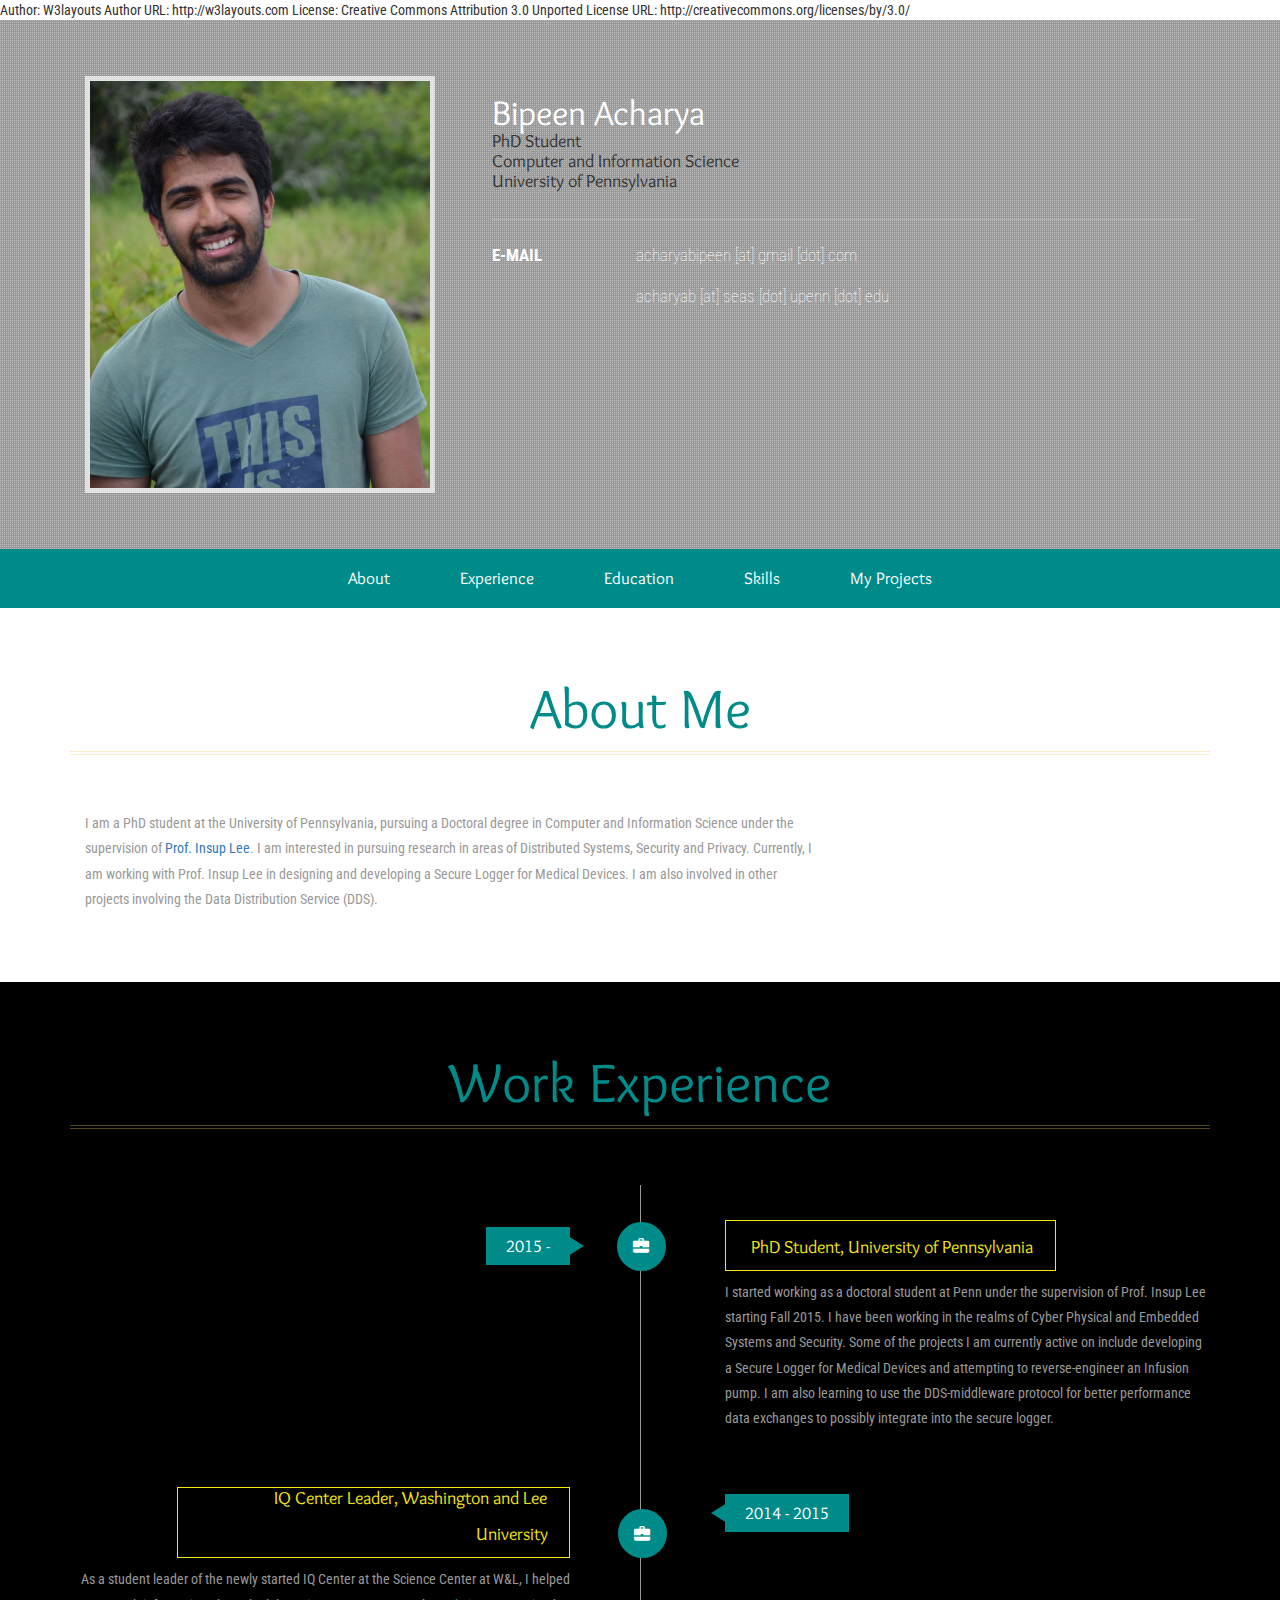
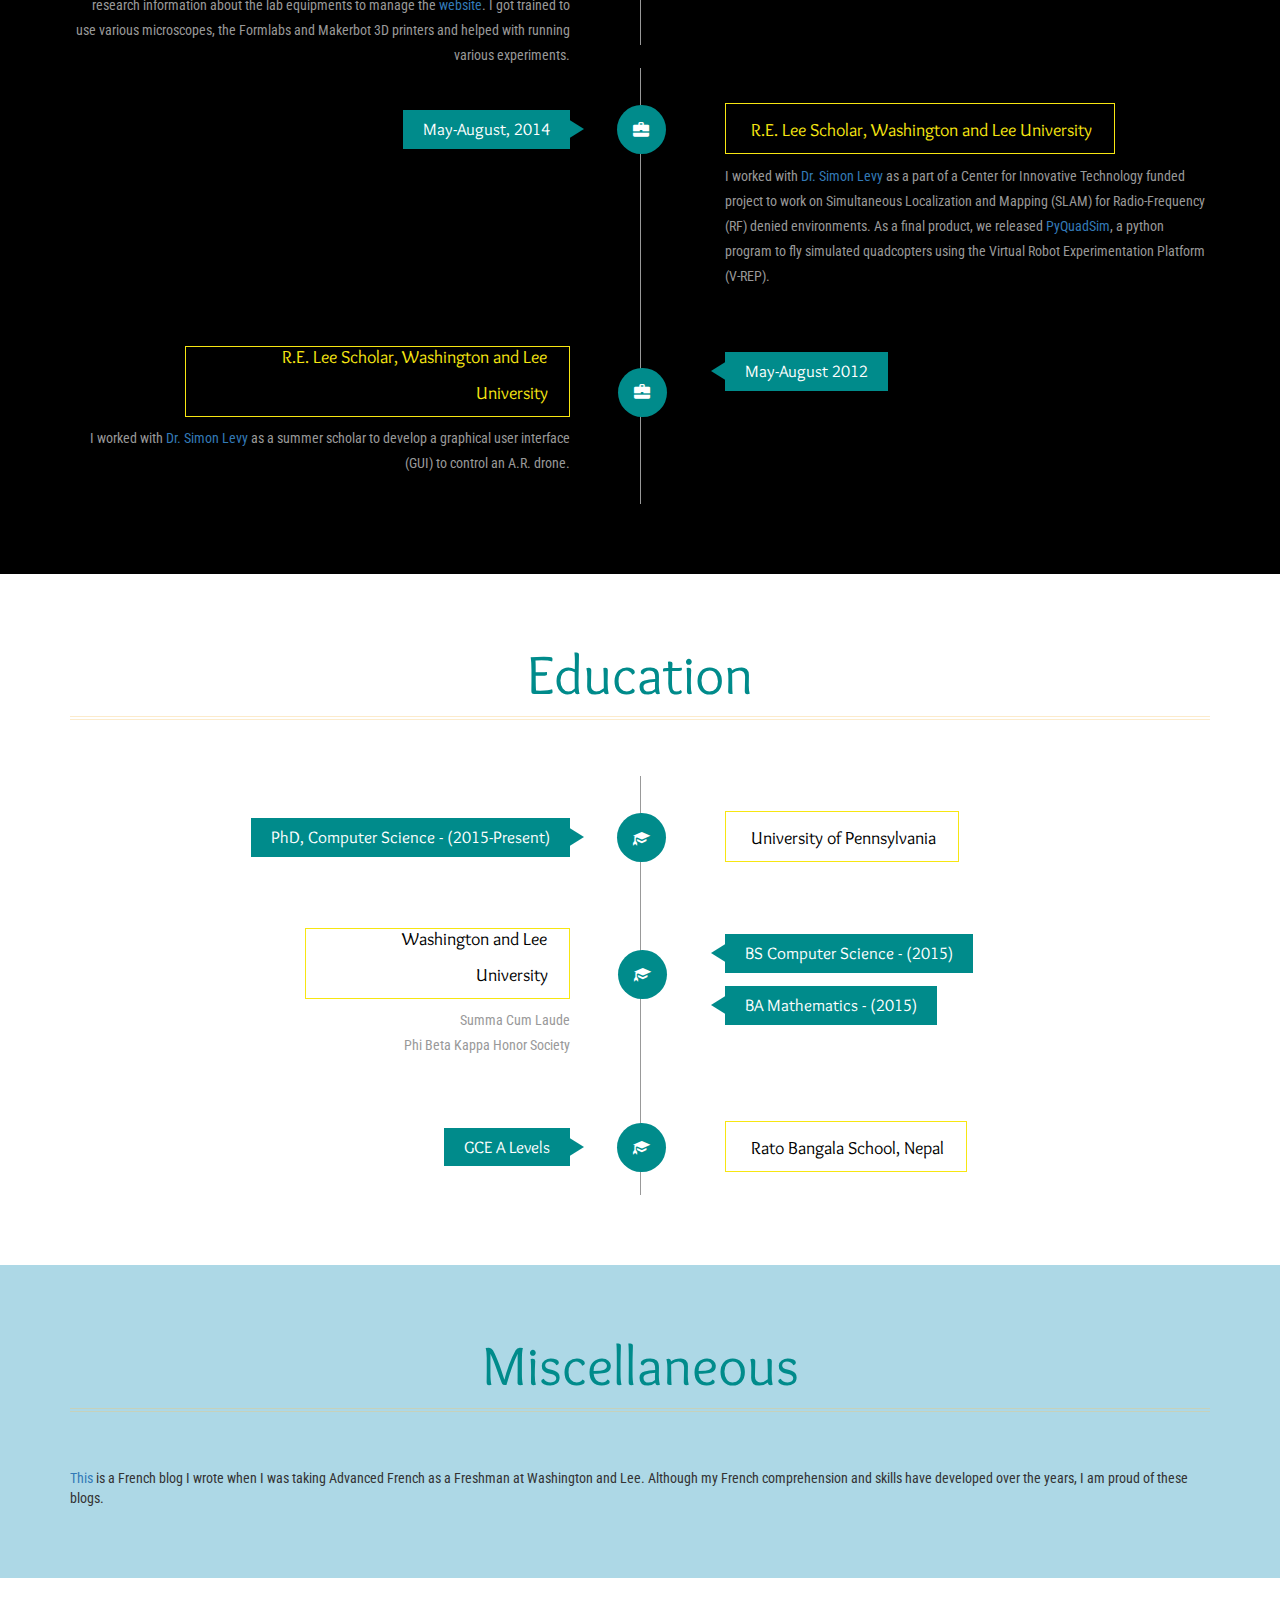
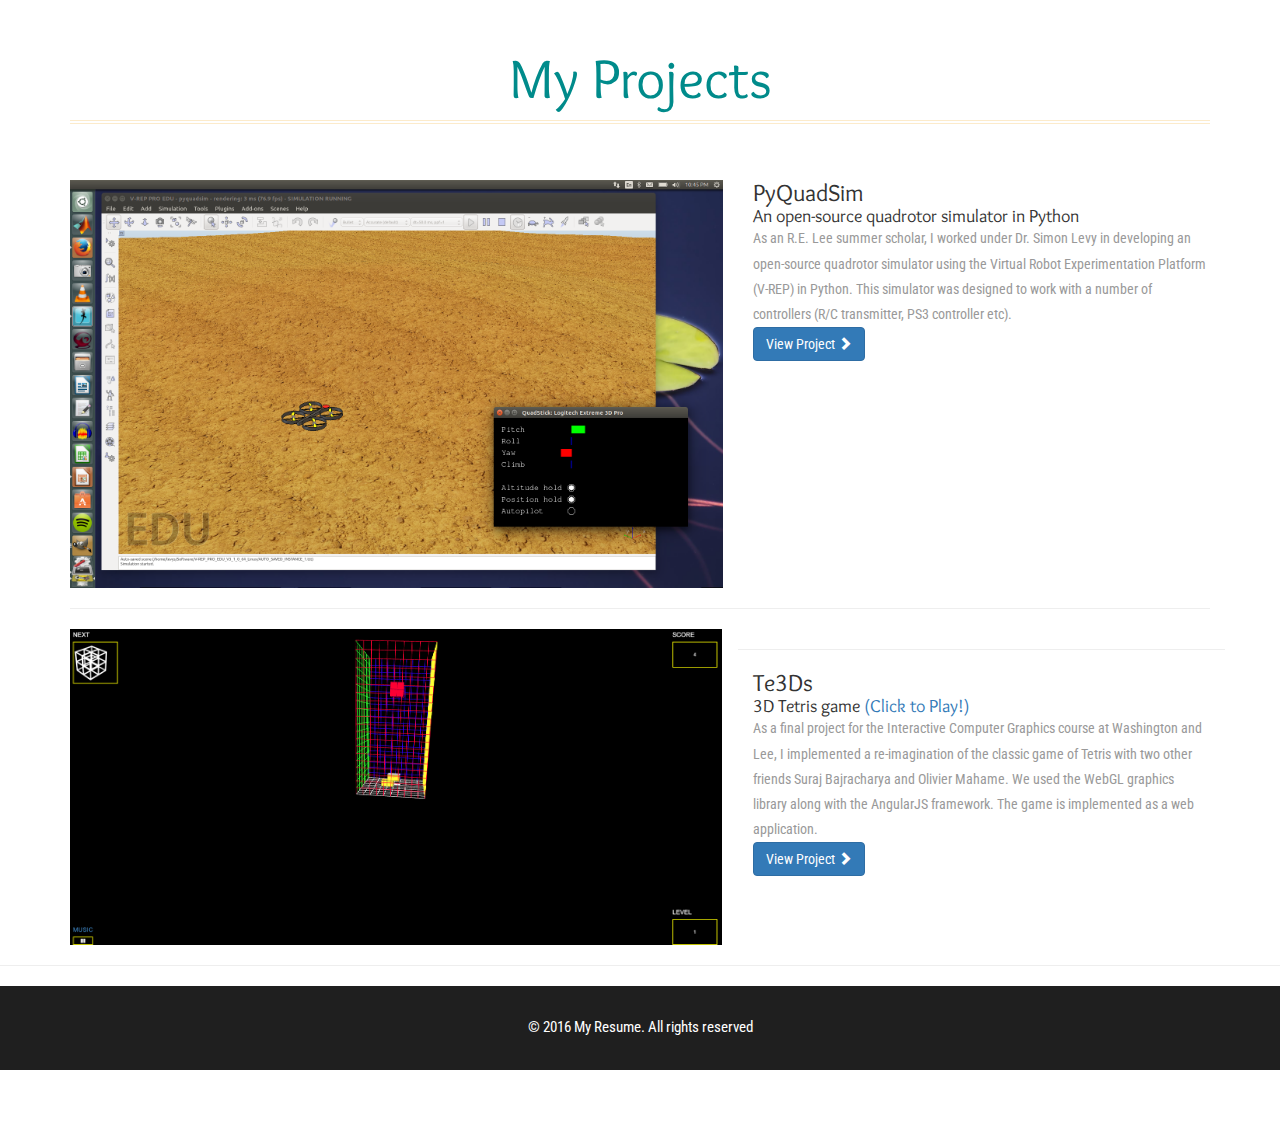
==== commit b7f03fea: "picture" ====
--- a/index.html
+++ b/index.html
@@ -247,12 +247,18 @@
             </div>
             </div>
             
+            <hr>
+            
             <div class="row">
             <div class="col-md-7">
                 <a href="#">
-                    <img class="img-responsive" src="images/pyquadsim.png" alt="">
+                    <img class="img-responsive" src="images/te3ds.png" alt="">
                 </a>
             </div>
+                
+                <hr>
+                
+                
             <div class="col-md-5">
                 <h3>Te3Ds</h3>
                 <h4>3D Tetris game <a href="http://rawgit.com/acharyab15/Te3ds/master/index.html">(Click to Play!)</a> </h4>
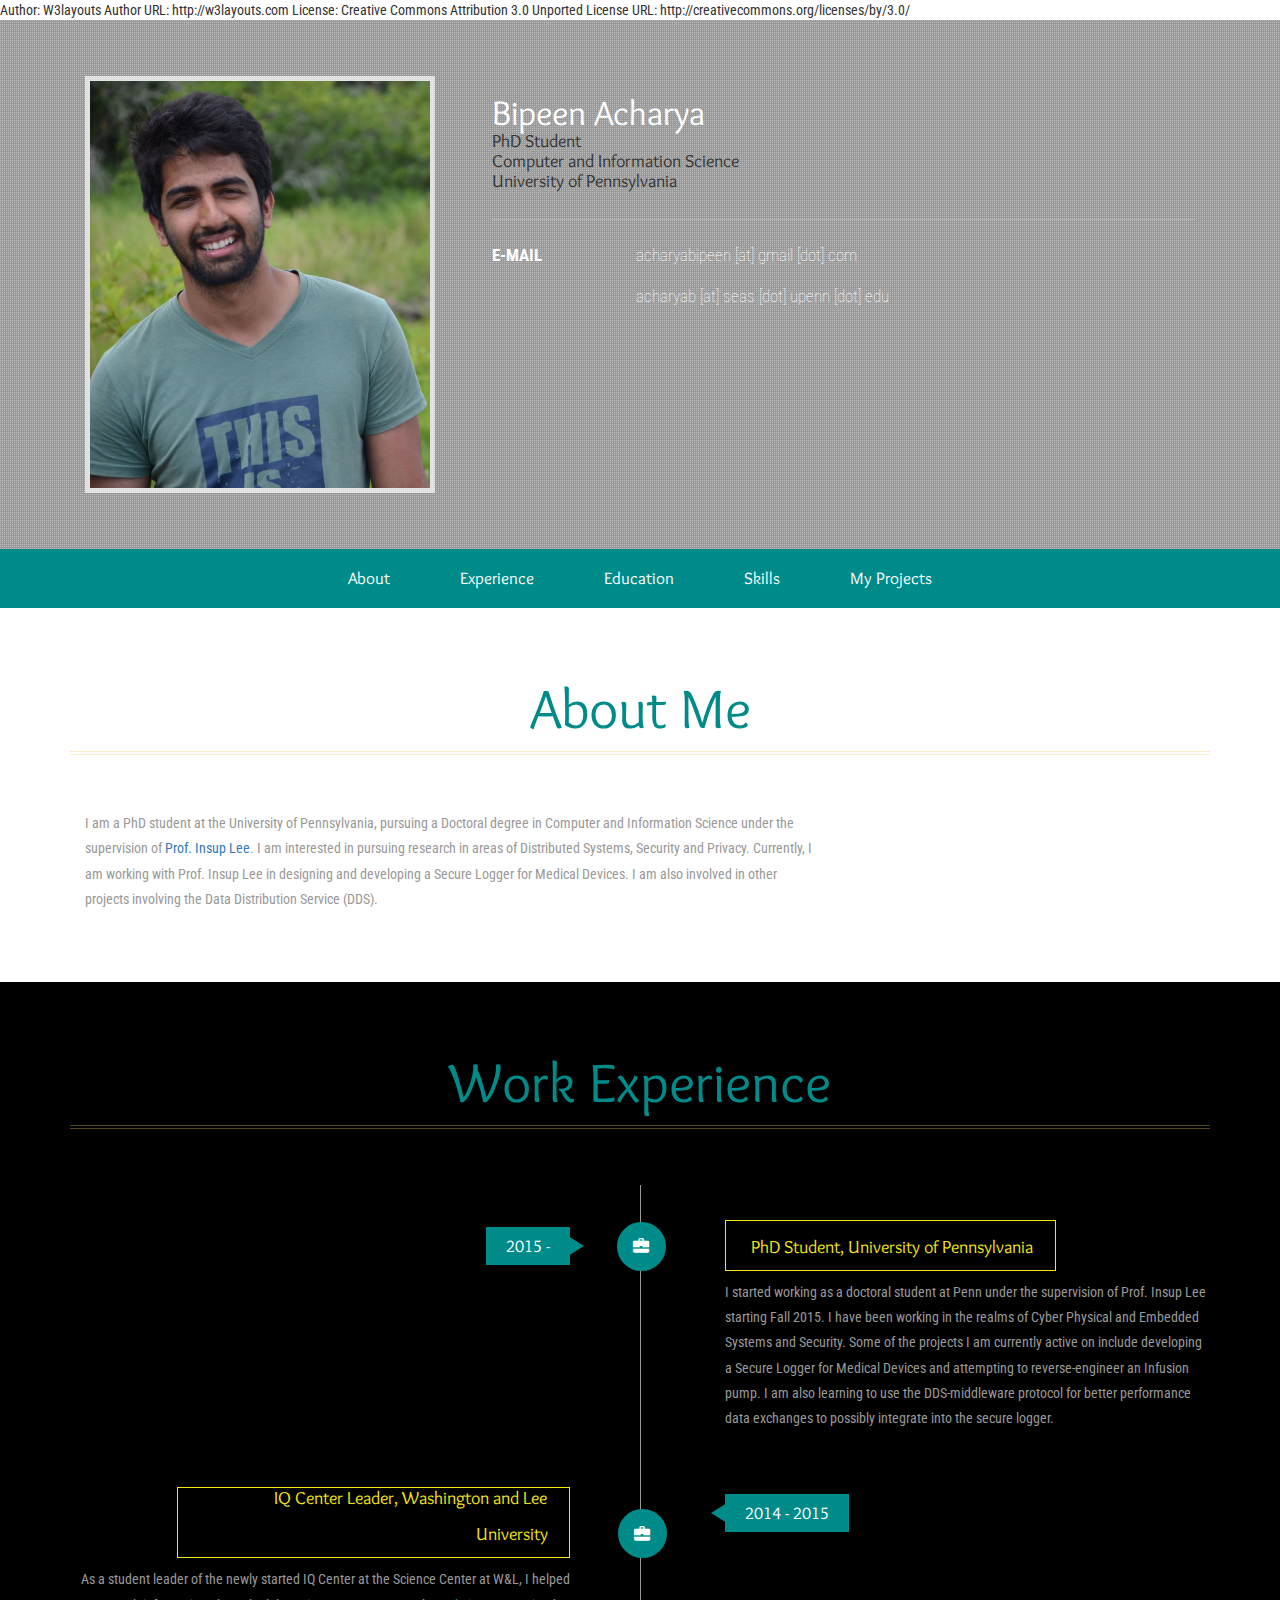
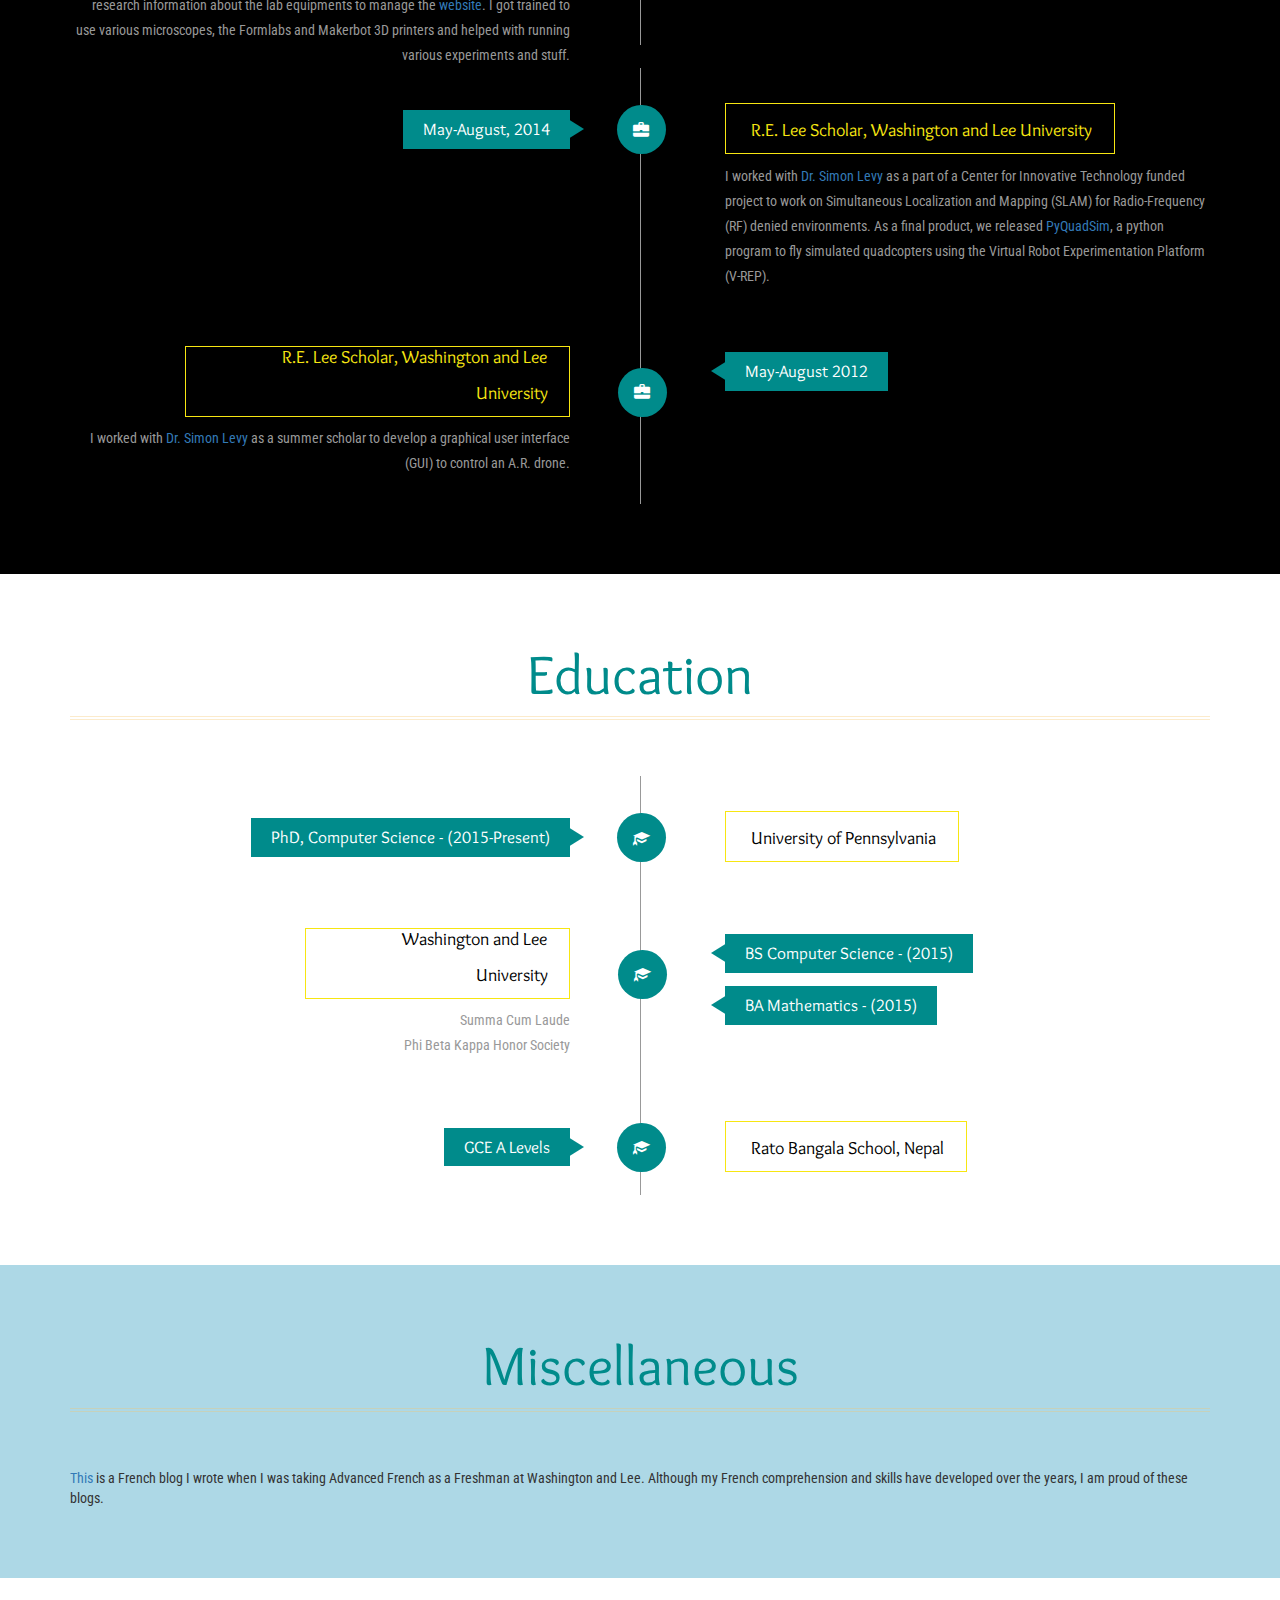
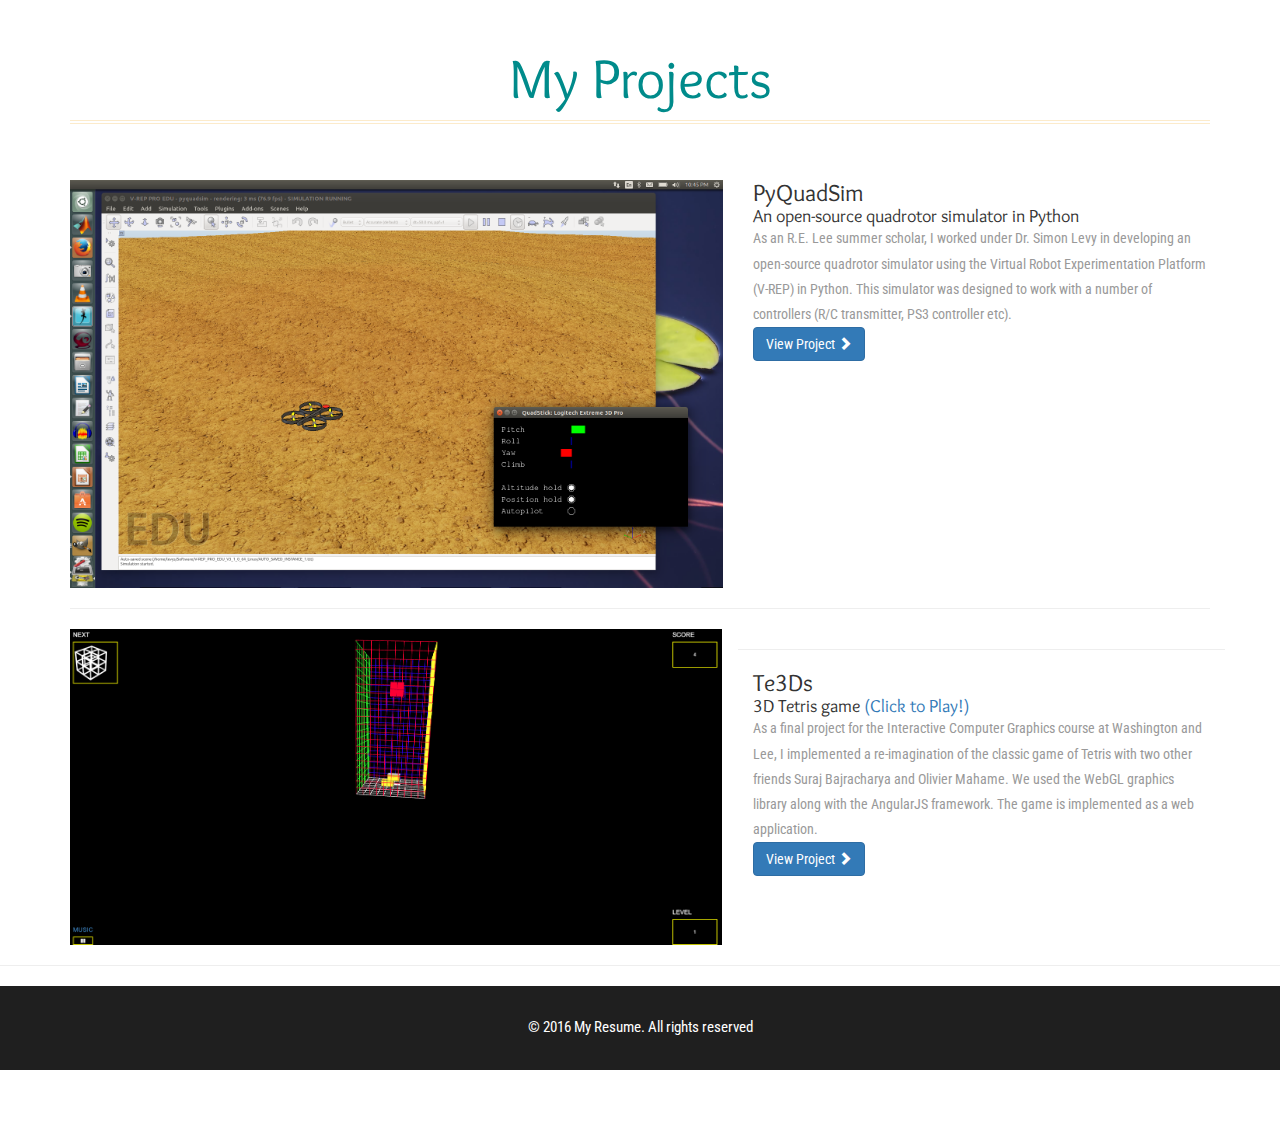
==== commit 54e6327b: "asd" ====
--- a/index.html
+++ b/index.html
@@ -138,7 +138,7 @@
 				</div>
 				<div class="col-md-6 work-left work-left2"> 
                     <h5> IQ Center Leader, Washington and Lee University <span class="glyphicon glyphicon-briefcase"> </span></h5>
-                    <p> As a student leader of the newly started IQ Center at the Science Center at W&amp;L, I helped research information about the lab equipments to manage the <a href="https://www.wlu.edu/iq-center">website</a>. I got trained to use various microscopes, the Formlabs and Makerbot 3D printers and helped with running various experiments. </p>
+                    <p> As a student leader of the newly started IQ Center at the Science Center at W&amp;L, I helped research information about the lab equipments to manage the <a href="https://www.wlu.edu/iq-center">website</a>. I got trained to use various microscopes, the Formlabs and Makerbot 3D printers and helped with running various experiments and stuff. </p>
 				</div>
 				<div class="clearfix"> </div>
 			</div>
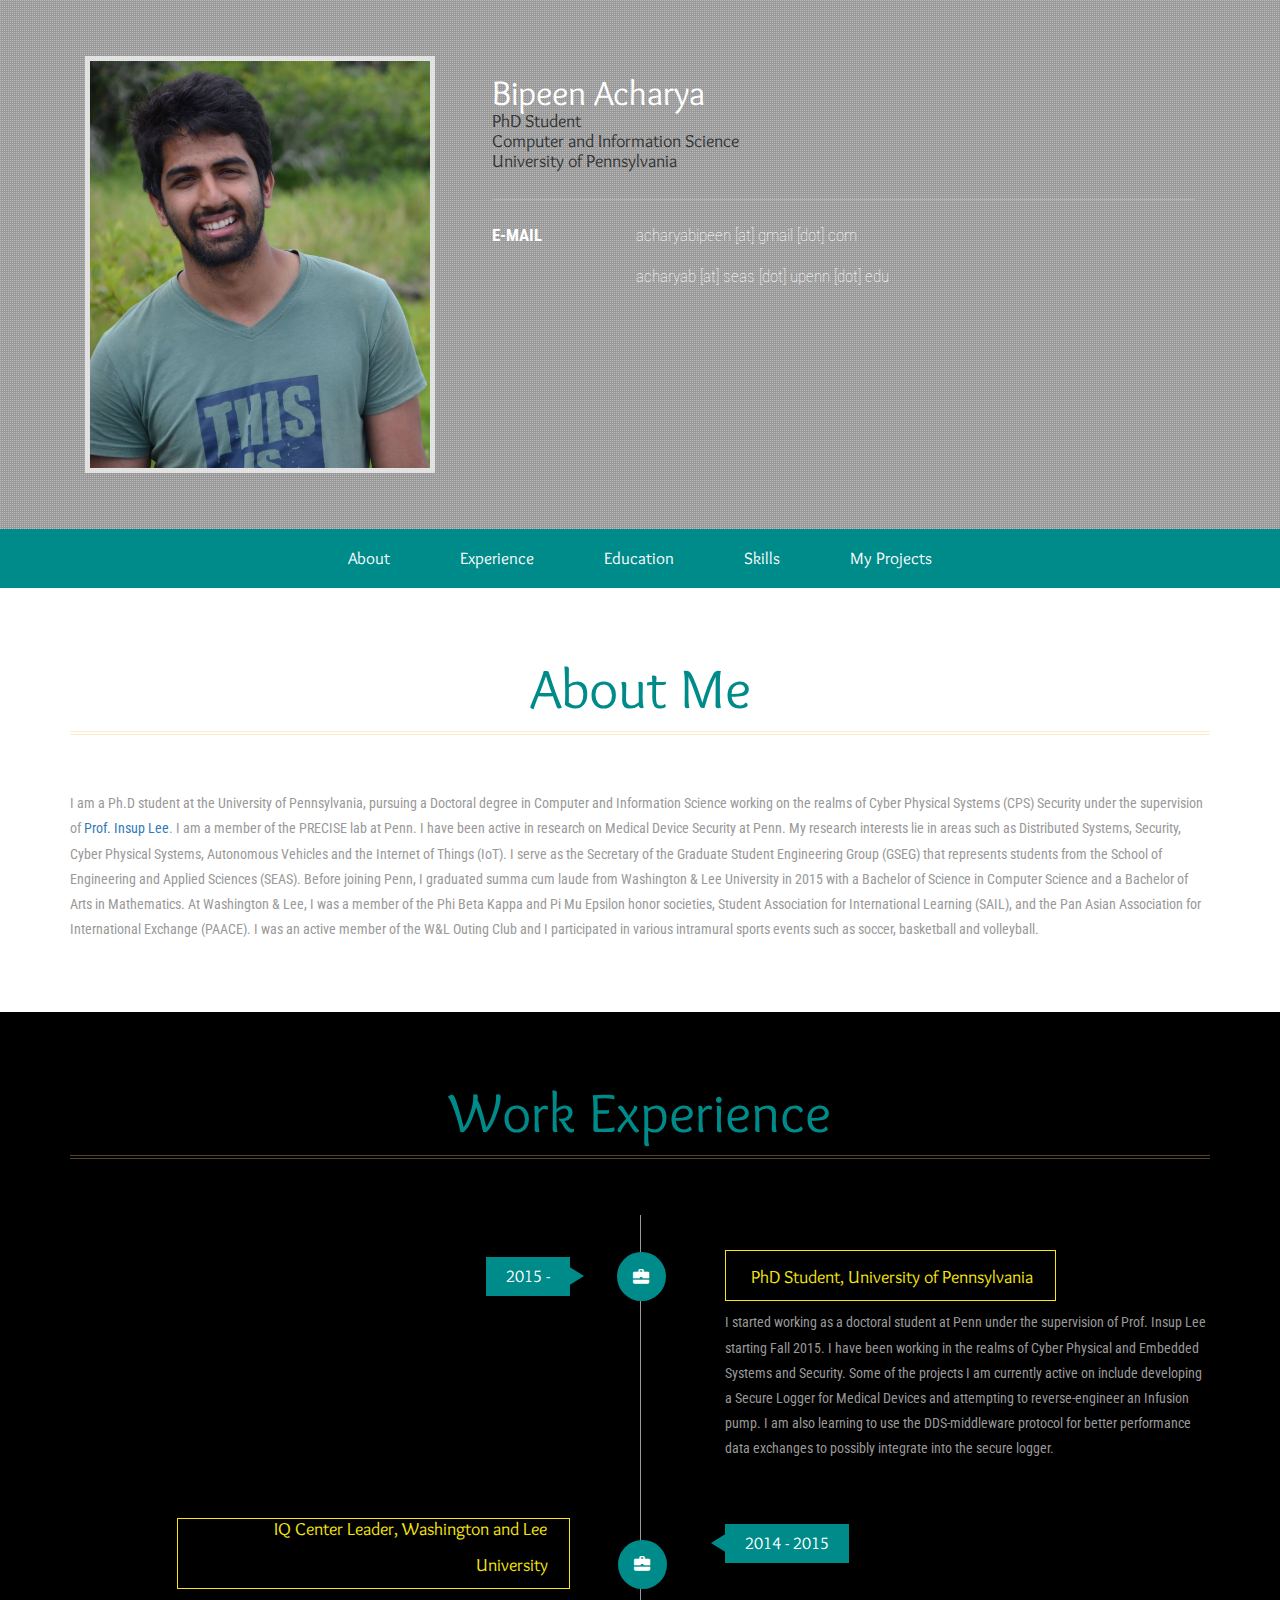
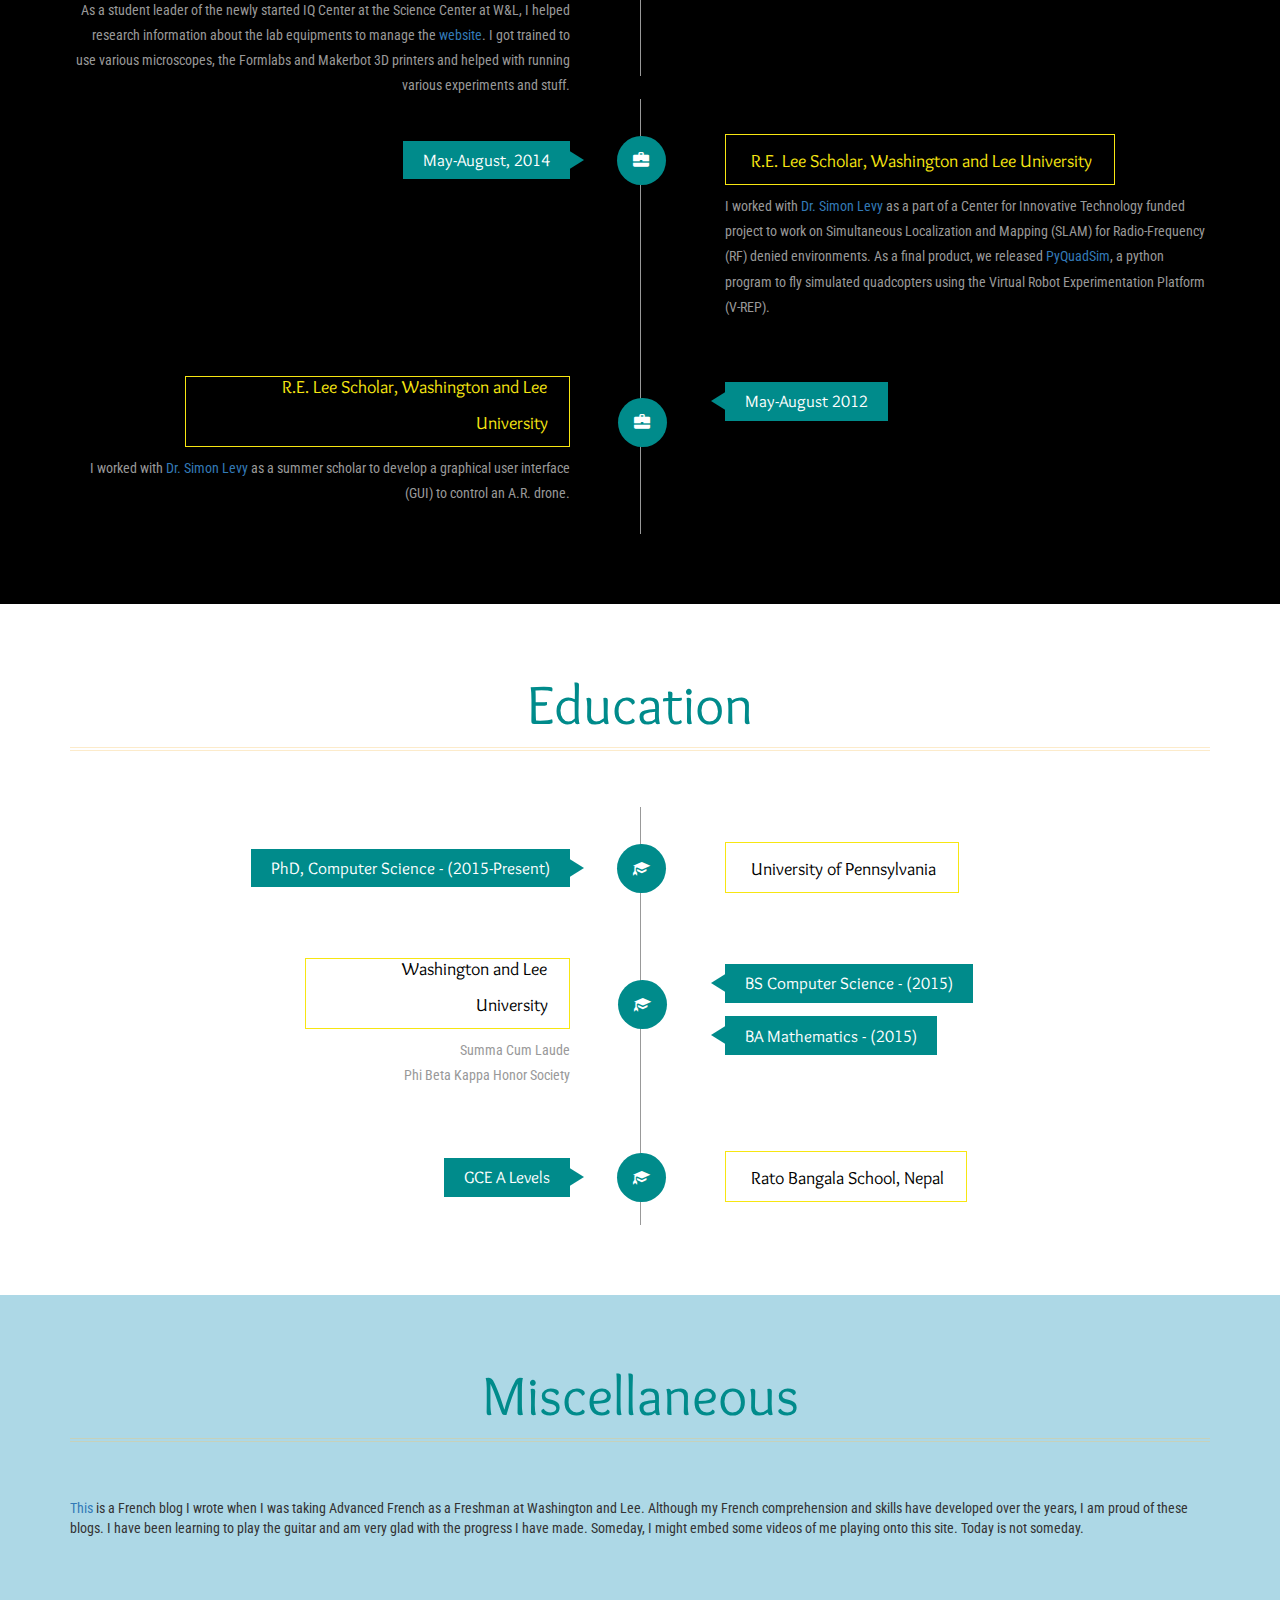
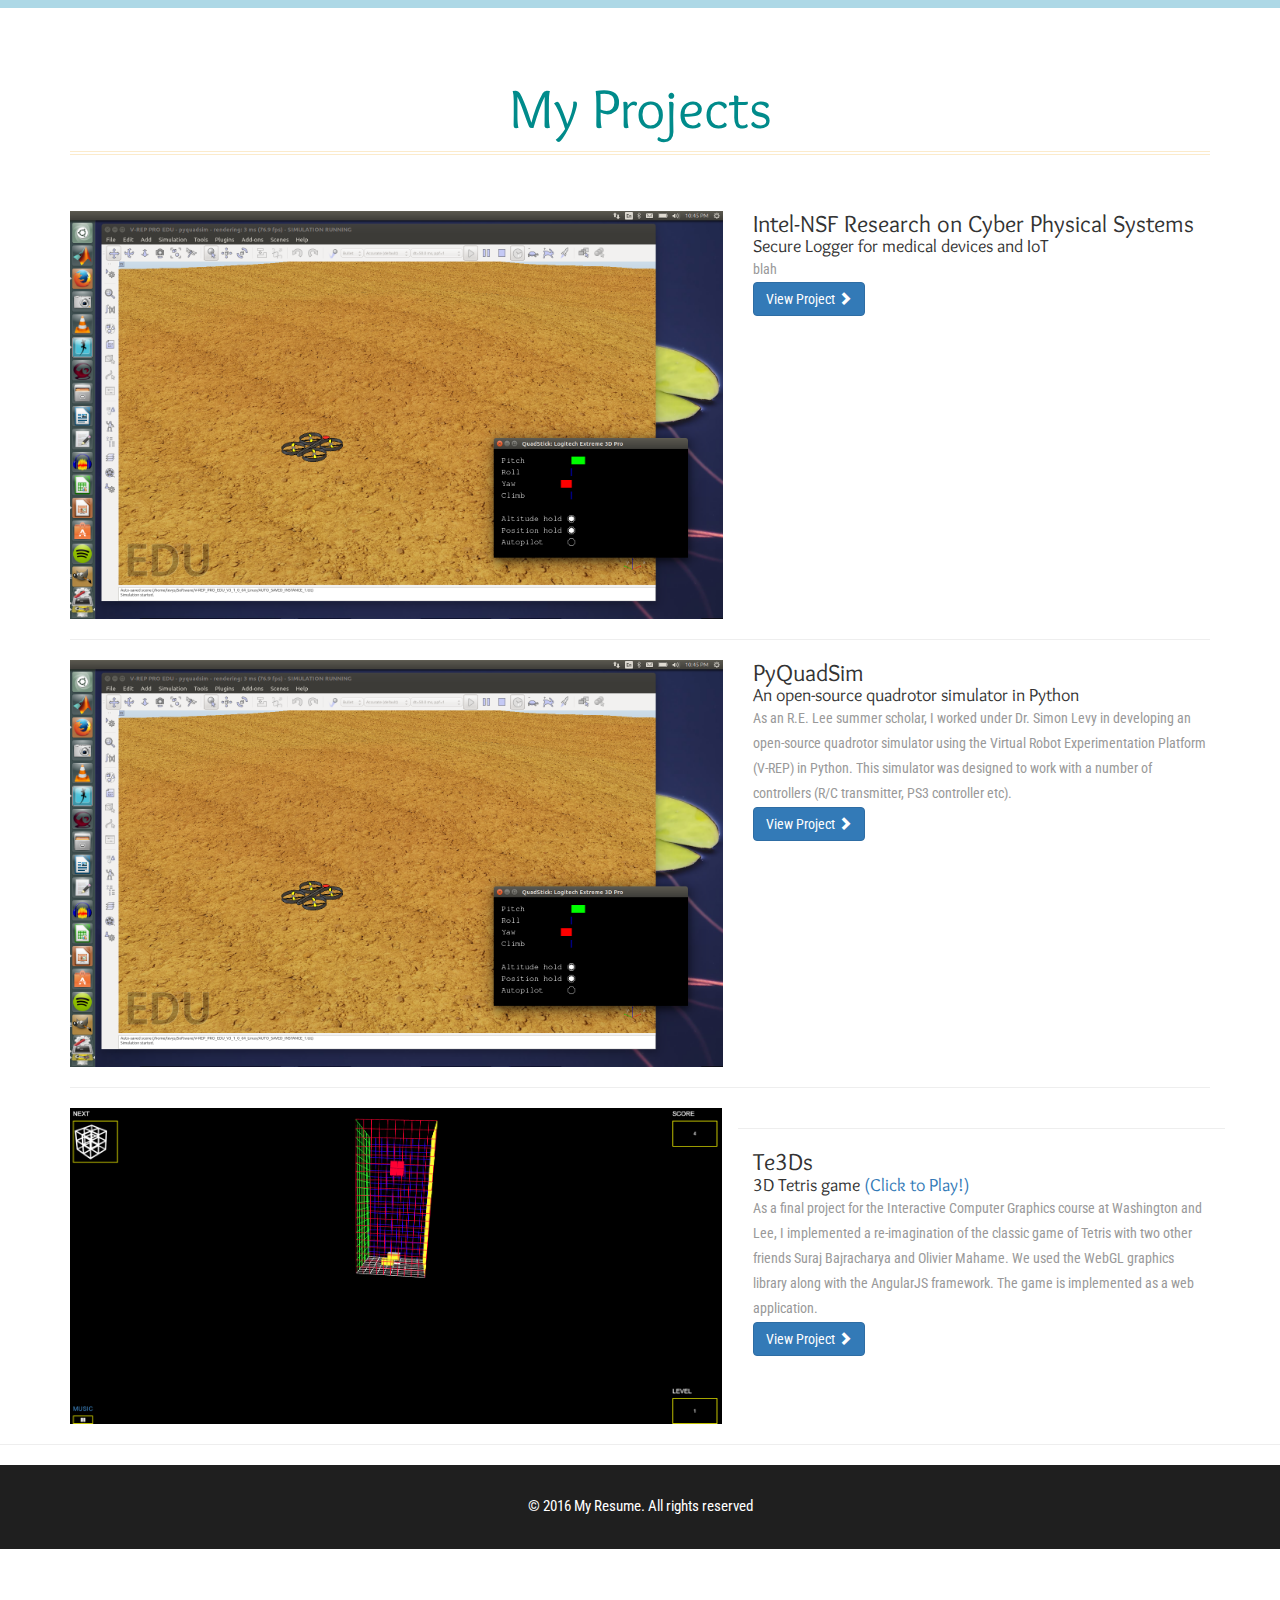
==== commit 7304d1d6: "webpage changed" ====
--- a/index.html
+++ b/index.html
@@ -1,7 +1,3 @@
-Author: W3layouts
-Author URL: http://w3layouts.com
-License: Creative Commons Attribution 3.0 Unported
-License URL: http://creativecommons.org/licenses/by/3.0/
 <html>
 <head>
 <title>Bipeen Acharya</title>
@@ -94,14 +90,36 @@
 	</div>	
 	<!--//top-nav-->
 	<!--about-->
-	<div id="about" class="about">
-		<div class="container">
+    
+    <div id="about" class="about">
+		<div class="container">
+	    <h3 class="title">About Me</h3>
+		
+    			<p>
+                    I am a Ph.D student at the University of Pennsylvania, pursuing a Doctoral degree in Computer and Information Science working on the realms of Cyber Physical Systems (CPS) Security under the supervision of <a 
+                    href="http://www.cis.upenn.edu/~lee/home/home/index.shtml">Prof. Insup Lee</a>. I am a member of the PRECISE lab at Penn. I have been active in research on Medical Device Security at Penn. 
+
+                    My research interests lie in areas such as Distributed Systems, Security, Cyber Physical Systems, Autonomous Vehicles and the Internet of Things (IoT).
+
+                    I serve as the Secretary of the Graduate Student Engineering Group (GSEG) that represents students from the School of Engineering and Applied Sciences (SEAS). 
+
+                    Before joining Penn, I graduated summa cum laude from Washington &amp; Lee University in 2015 with a Bachelor of Science in Computer Science and a Bachelor of Arts in Mathematics. At Washington & Lee, I was a member of the Phi Beta Kappa and Pi Mu Epsilon honor societies, Student Association for International Learning (SAIL), and the Pan Asian Association for International Exchange (PAACE). I was an active member of the W&amp;L Outing Club and I participated in various intramural sports events such as soccer, basketball and volleyball. 
+	
+            </p>
+        </div>    
+        <div class="clearfix"> </div>
+		</div>
+    
+    
+	
+            
+            
+            <!--
+            <div id="about" class="about">
+		      <div class="container">
 			<h3 class="title"> About Me</h3>
 			<div class="col-md-8 about-left">
-				<p>I am a PhD student at the University of Pennsylvania, pursuing a Doctoral degree in Computer and Information Science under the supervision of <a href="http://www.cis.upenn.edu/~lee/home/home/index.shtml">Prof. Insup Lee</a>. I am interested in pursuing research in areas of Distributed Systems, Security and Privacy. Currently, I am working with Prof. Insup Lee in designing and developing a Secure Logger for Medical Devices. I am also involved in other projects involving the Data Distribution Service (DDS). </p>
-			</div>
-            
-            <!--
+			</div>
 			<div class="col-md-4 about-right">
 				<ul>
 					<h5>Awards</h5>
@@ -114,9 +132,6 @@
 				<div class="clearfix"> </div>
 			</div>
             -->
-			<div class="clearfix"> </div>
-		</div>
-	</div>
 	<!--//about-->
 	<!--work-experience-->
 	<div id="work" class="work">
@@ -208,6 +223,8 @@
 	    <h3 class="title">Miscellaneous</h3>
 		
            <a href="http://bipeen261.blogspot.com/2011_09_01_archive.html">This</a> is a French blog I wrote when I was taking Advanced French as a Freshman at Washington and Lee. Although my French comprehension and skills have developed over the years, I am proud of these blogs.  
+            
+            I have been learning to play the guitar and am very glad with the progress I have made. Someday, I might embed some videos of me playing onto this site. Today is not someday.
              
         </div>
             
@@ -232,6 +249,23 @@
 		<div class="container">
 			<h3 class="title wow zoomInLeft animated" data-wow-delay=".5s">My Projects</h3>
 	
+              <!-- Project One -->
+            <div class="row">
+            <div class="col-md-7">
+                <a href="#">
+                    <img class="img-responsive" src="images/pyquadsim.png" alt="">
+                </a>
+            </div>
+            <div class="col-md-5">
+                <h3>Intel-NSF Research on Cyber Physical Systems</h3>
+                <h4>Secure Logger for medical devices and IoT </h4>
+                <p>blah </p>
+                <a class="btn btn-primary" href="https://github.com/simondlevy/PyQuadSim">View Project <span class="glyphicon glyphicon-chevron-right"></span></a>
+            </div>
+            </div>
+            
+            <hr>
+            
             <!-- Project One -->
             <div class="row">
             <div class="col-md-7">
@@ -333,4 +367,4 @@
     <!-- Placed at the end of the document so the pages load faster -->
     <script src="js/bootstrap.js"></script>
 </body>
-</html>+</html>
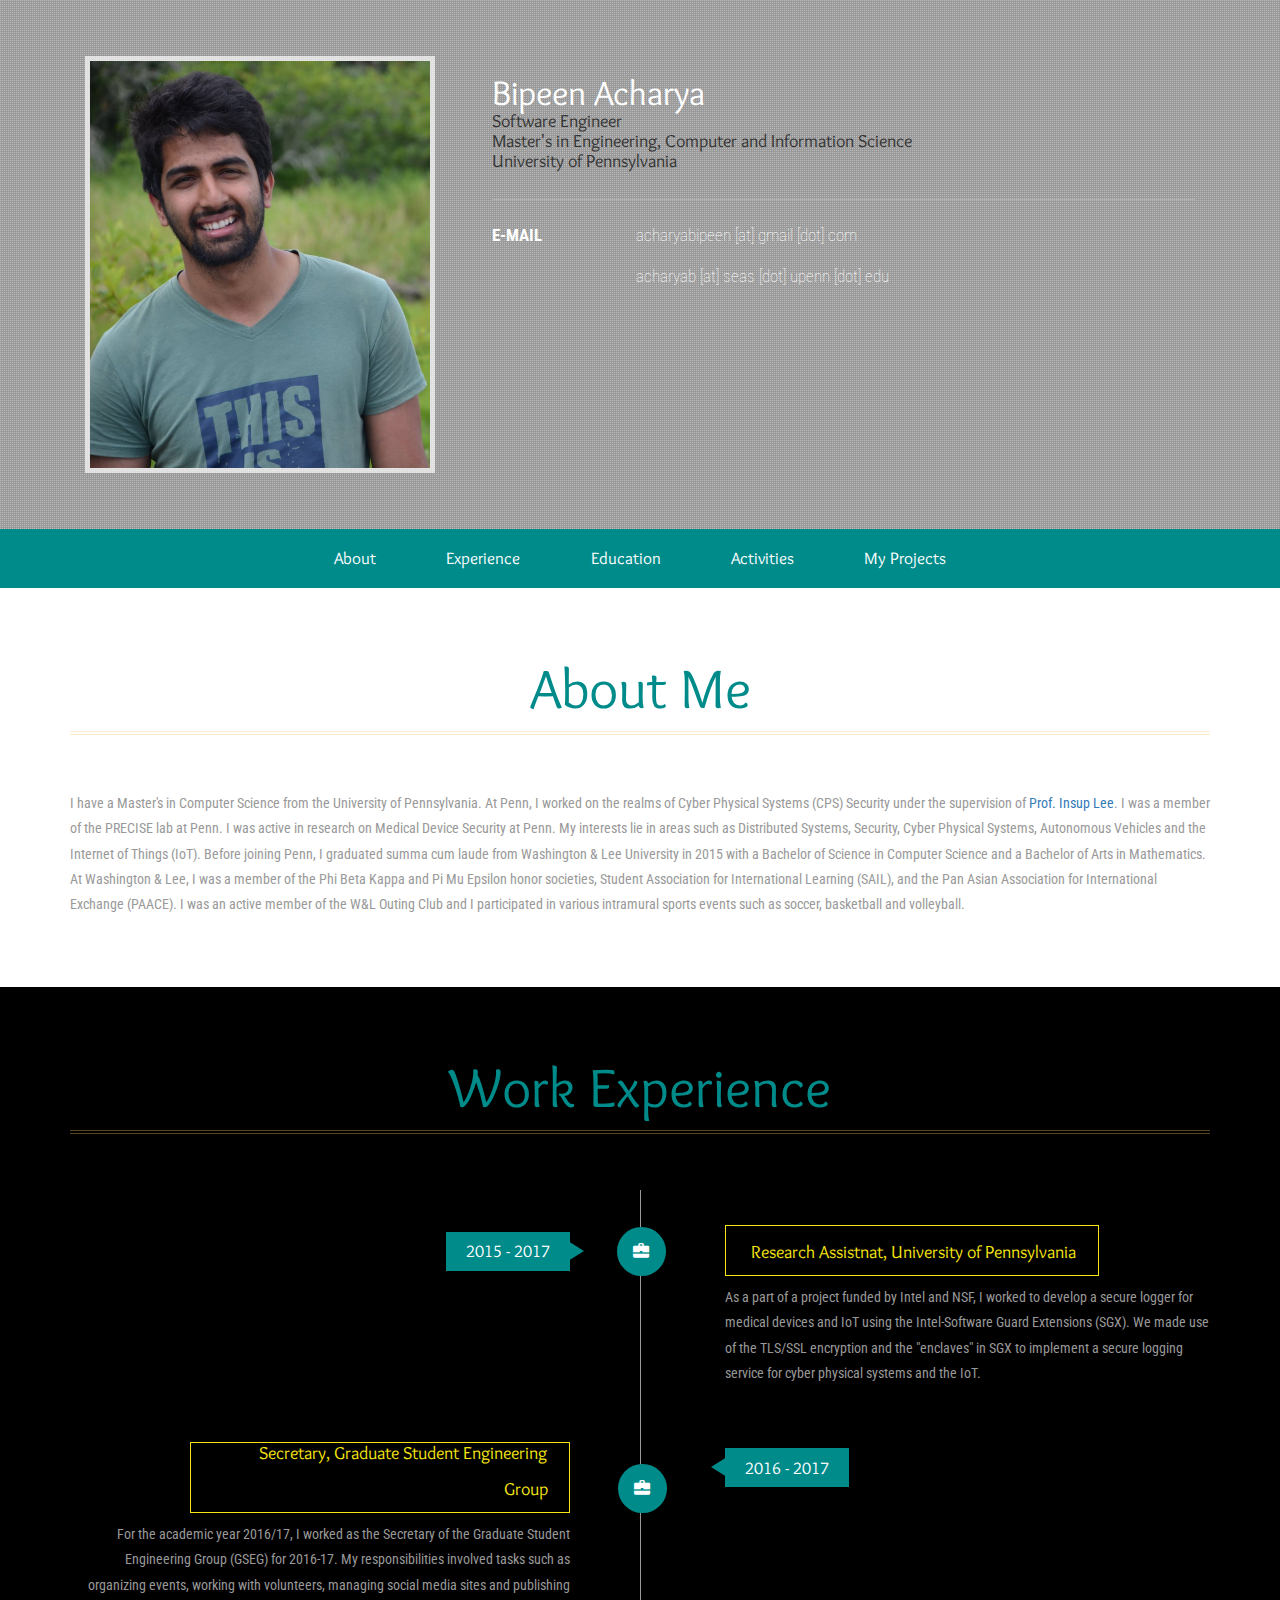
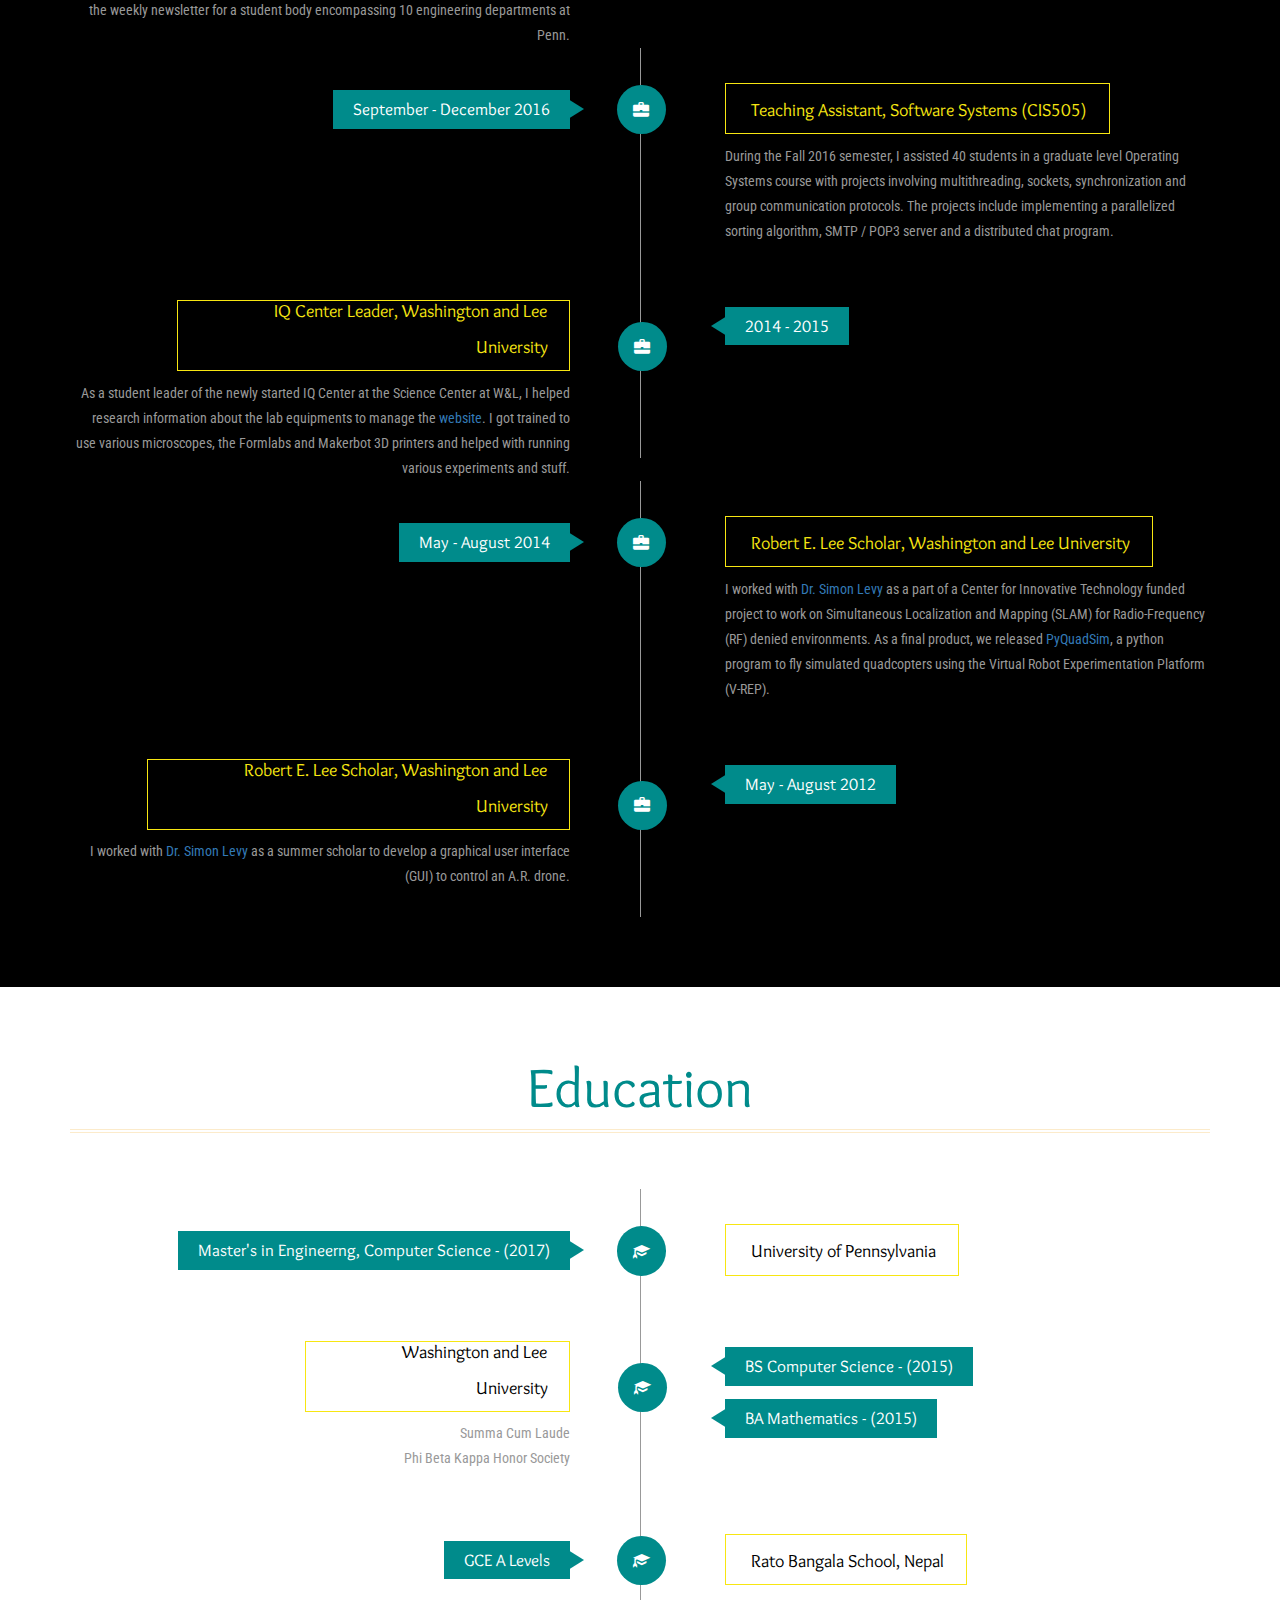
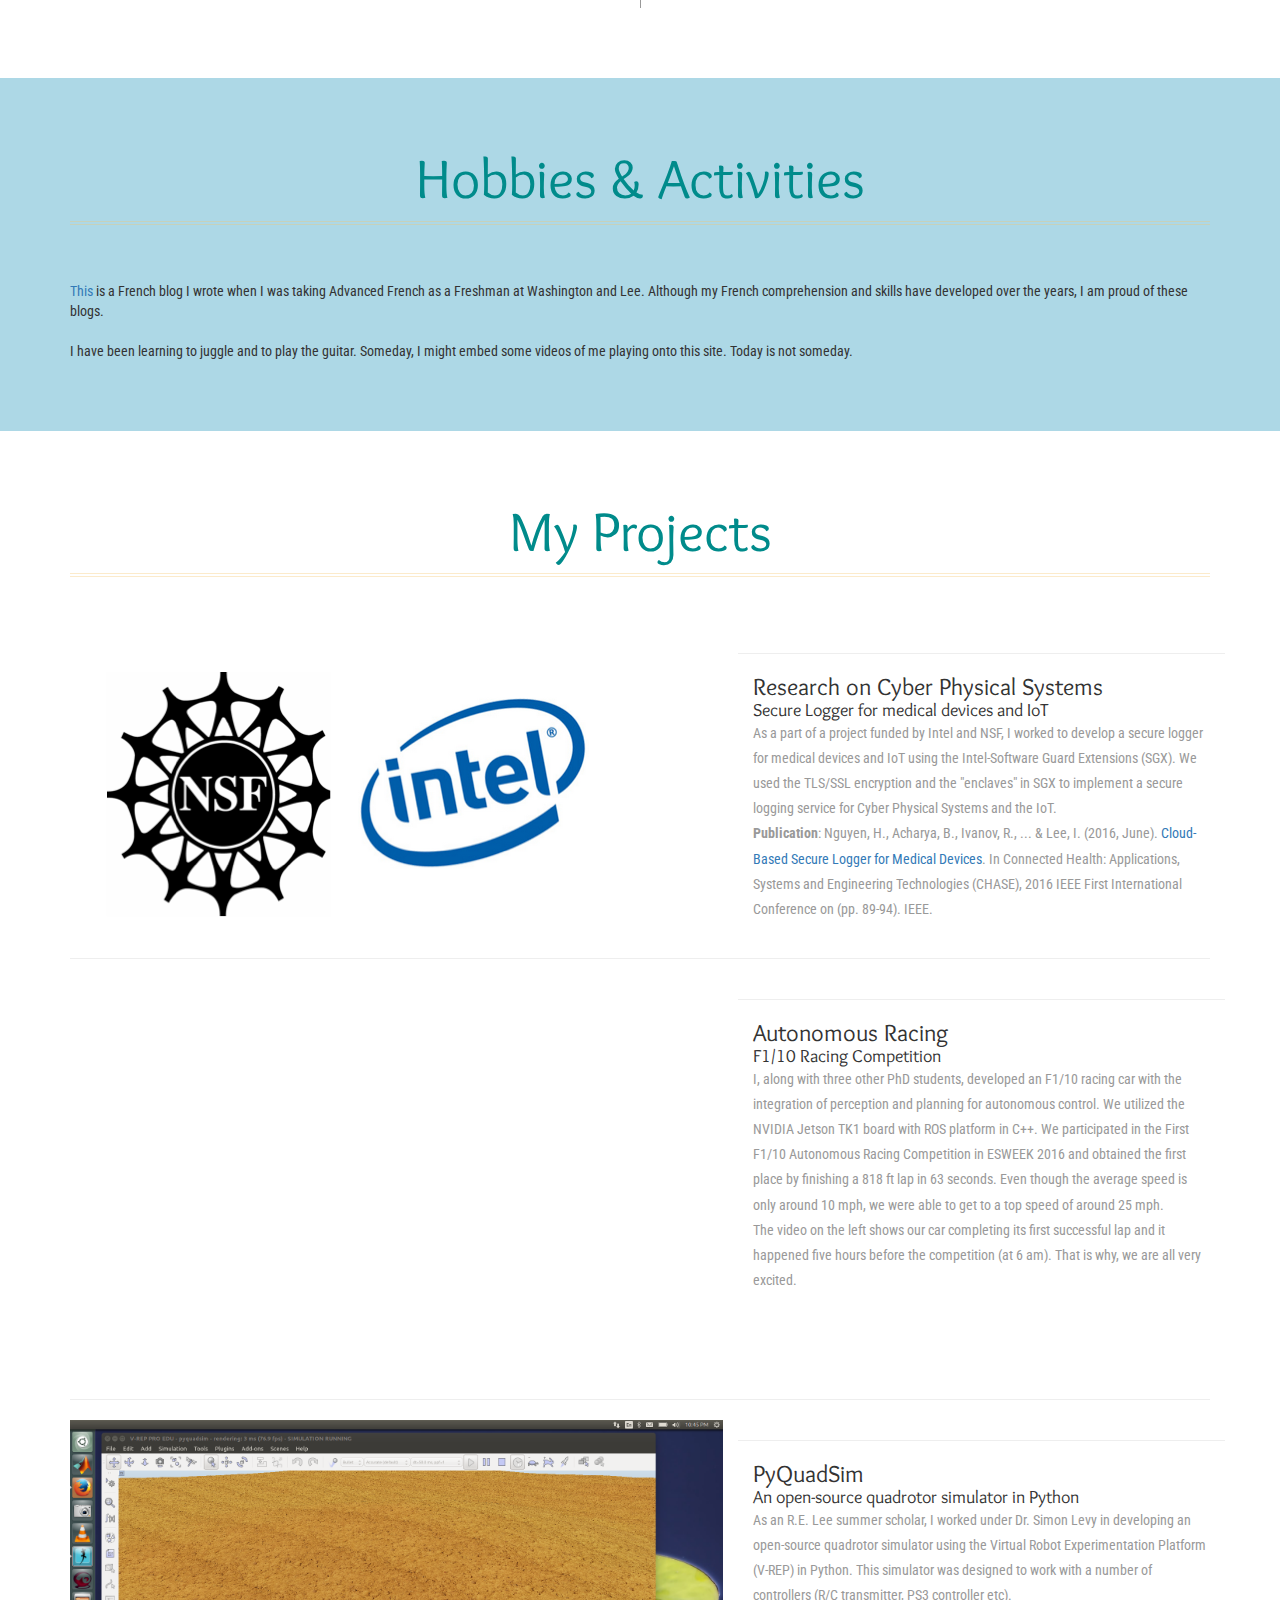
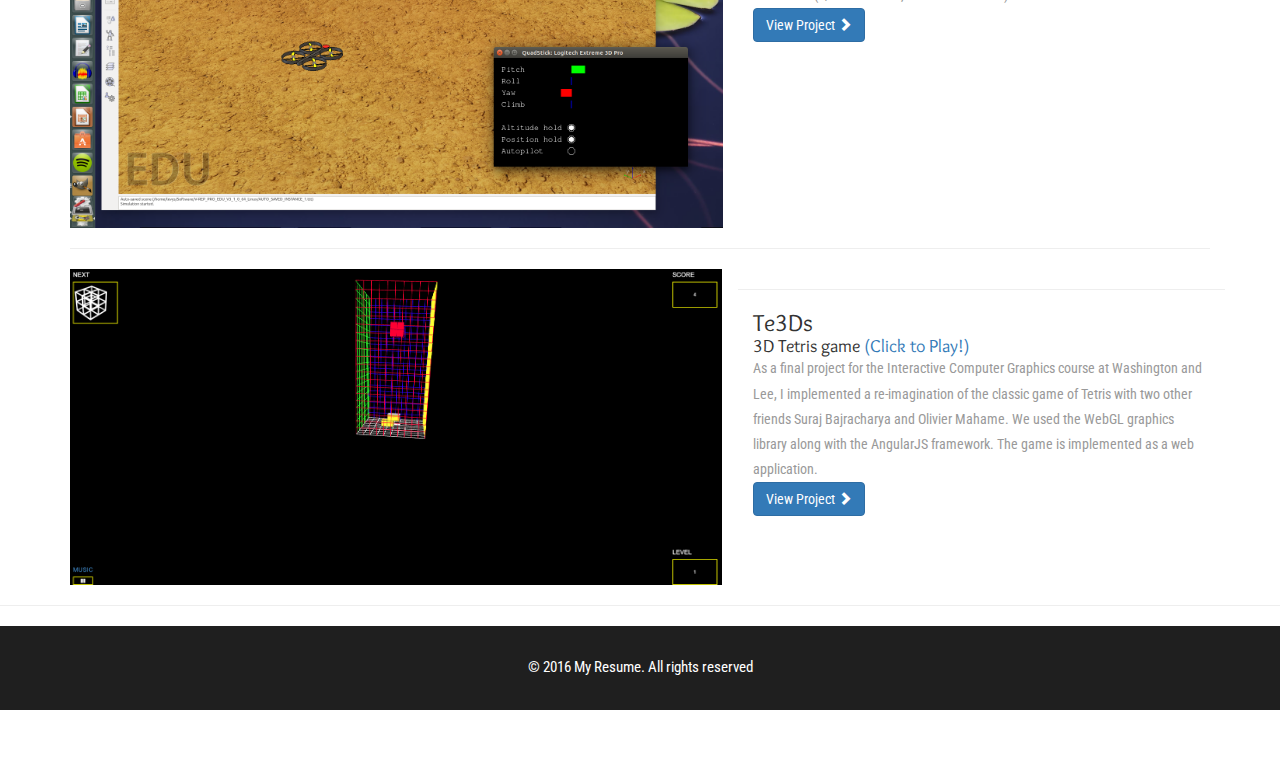
==== commit 2fc45a85: "files from seas to my github" ====
--- a/index.html
+++ b/index.html
@@ -39,12 +39,13 @@
 		<div class="banner-info">
 			<div class="container">
 				<div class="col-md-4 header-left">
-					<img src="images/headshot.jpg" alt=""/>
-				</div>
+					<a href="insecure.html"><img src="images/headshot.jpg" alt=""/></a>
+				</div>
+                
 				<div class="col-md-8 header-right">
 					<h1>Bipeen Acharya</h1>
-					<h4>PhD Student</h4>
-					<h4>Computer and Information Science</h4>
+					<h4>Software Engineer</h4>
+					<h4>Master's in Engineering, Computer and Information Science</h4>
 					<h4>University of Pennsylvania</h4>
 					<ul class="address">
 						<li>
@@ -79,7 +80,7 @@
 						<li><a href="#about" class="scroll">About</a></li>
 						<li><a href="#work" class="scroll">Experience</a></li>
 						<li><a href="#education" class="scroll">Education</a></li>
-						<li><a href="#skills" class="scroll">Skills</a></li>
+						<li><a href="#skills" class="scroll">Activities</a></li>
 						<li><a href="#projects" class="scroll">My Projects</a></li>
 						<!--<li><a href="#contact" class="scroll">Contact</a></li>-->
 					</ul>
@@ -96,15 +97,14 @@
 	    <h3 class="title">About Me</h3>
 		
     			<p>
-                    I am a Ph.D student at the University of Pennsylvania, pursuing a Doctoral degree in Computer and Information Science working on the realms of Cyber Physical Systems (CPS) Security under the supervision of <a 
-                    href="http://www.cis.upenn.edu/~lee/home/home/index.shtml">Prof. Insup Lee</a>. I am a member of the PRECISE lab at Penn. I have been active in research on Medical Device Security at Penn. 
-
-                    My research interests lie in areas such as Distributed Systems, Security, Cyber Physical Systems, Autonomous Vehicles and the Internet of Things (IoT).
-
-                    I serve as the Secretary of the Graduate Student Engineering Group (GSEG) that represents students from the School of Engineering and Applied Sciences (SEAS). 
-
-                    Before joining Penn, I graduated summa cum laude from Washington &amp; Lee University in 2015 with a Bachelor of Science in Computer Science and a Bachelor of Arts in Mathematics. At Washington & Lee, I was a member of the Phi Beta Kappa and Pi Mu Epsilon honor societies, Student Association for International Learning (SAIL), and the Pan Asian Association for International Exchange (PAACE). I was an active member of the W&amp;L Outing Club and I participated in various intramural sports events such as soccer, basketball and volleyball. 
-	
+
+	I have a Master's in Computer Science from the University of Pennsylvania. At Penn, I worked on the realms of Cyber Physical Systems (CPS) Security under the supervision of <a 
+                    href="http://www.cis.upenn.edu/~lee/home/home/index.shtml">Prof. Insup Lee</a>. I was a member of the PRECISE lab at Penn. I was active in research on Medical Device Security at Penn. 
+
+My interests lie in areas such as Distributed Systems, Security, Cyber Physical Systems, Autonomous Vehicles and the Internet of Things (IoT).
+
+Before joining Penn, I graduated summa cum laude from Washington &amp; Lee University in 2015 with a Bachelor of Science in Computer Science and a Bachelor of Arts in Mathematics. At Washington &amp; Lee, I was a member of the Phi Beta Kappa and Pi Mu Epsilon honor societies, Student Association for International Learning (SAIL), and the Pan Asian Association for International Exchange (PAACE). I was an active member of the W&amp;L Outing Club and I participated in various intramural sports events such as soccer, basketball and volleyball.
+                   	
             </p>
         </div>    
         <div class="clearfix"> </div>
@@ -139,40 +139,66 @@
 			<h3 class="title">Work Experience</h3>
 			<div class="work-info"> 
 				<div class="col-md-6 work-left"> 
-					<h4>2015 - </h4>
+					<h4>2015 - 2017 </h4>
 				</div>
 				<div class="col-md-6 work-right"> 
-					<h5><span class="glyphicon glyphicon-briefcase"> </span> PhD Student, University of Pennsylvania</h5>
-					<p> I started working as a doctoral student at Penn under the supervision of Prof. Insup Lee starting Fall 2015. I have been working in the realms of Cyber Physical and Embedded Systems and Security. Some of the projects I am currently active on include developing a Secure Logger for Medical Devices and attempting to reverse-engineer an Infusion pump. I am also learning to use the DDS-middleware protocol for better performance data exchanges to possibly integrate into the secure logger. </p>
-				</div>
-				<div class="clearfix"> </div>
-			</div>
-			<div class="work-info"> 
+					<h5><span class="glyphicon glyphicon-briefcase"> </span> Research Assistnat, University of Pennsylvania</h5>
+					<p> As a part of a project funded by Intel and NSF, I worked to develop a secure logger for medical devices and IoT using the Intel-Software Guard Extensions (SGX). We made use of the TLS/SSL encryption and the "enclaves" in SGX to implement a secure logging service for cyber physical systems and the IoT. </p>
+				</div>
+				<div class="clearfix"> </div>
+			</div>
+
+			<div class="work-info"> 
+				<div class="col-md-6 work-right work-right2"> 
+					<h4>2016 - 2017 </h4>
+				</div>
+				<div class="col-md-6 work-left work-left2"> 
+                    <h5> Secretary, Graduate Student Engineering Group <span class="glyphicon glyphicon-briefcase"> </span></h5>
+                    <p>  For the academic year 2016/17, I worked as the Secretary of the Graduate Student Engineering Group (GSEG) for 2016-17. My responsibilities involved tasks such as organizing events, working with volunteers, managing social media sites and publishing the weekly newsletter for a student body encompassing 10 engineering departments at Penn.
+				</div>
+				<div class="clearfix"> </div>
+			</div>
+
+
+			<div class="work-info"> 
+				<div class="col-md-6 work-left"> 
+					<h4>September - December 2016 </h4>
+				</div>
+				<div class="col-md-6 work-right"> 
+                    <h5>  <span class="glyphicon glyphicon-briefcase"> </span> Teaching Assistant, Software Systems (CIS505)</h5>
+                    <p>  During the Fall 2016 semester, I assisted 40 students in a graduate level Operating Systems course with projects involving multithreading, sockets, synchronization and group communication protocols. The projects include implementing a parallelized sorting algorithm, SMTP / POP3 server and a distributed chat program.
+				</div>
+				<div class="clearfix"> </div>
+			</div>
+
+            <div class="work-info"> 
 				<div class="col-md-6 work-right work-right2"> 
 					<h4>2014 - 2015 </h4>
 				</div>
 				<div class="col-md-6 work-left work-left2"> 
-                    <h5> IQ Center Leader, Washington and Lee University <span class="glyphicon glyphicon-briefcase"> </span></h5>
+                    <h5> IQ Center Leader, Washington and Lee University <span class="glyphicon glyphicon-briefcase"> </span> </h5>
                     <p> As a student leader of the newly started IQ Center at the Science Center at W&amp;L, I helped research information about the lab equipments to manage the <a href="https://www.wlu.edu/iq-center">website</a>. I got trained to use various microscopes, the Formlabs and Makerbot 3D printers and helped with running various experiments and stuff. </p>
 				</div>
 				<div class="clearfix"> </div>
 			</div>
-			<div class="work-info"> 
-				<div class="col-md-6 work-left"> 
-					<h4>May-August, 2014 </h4>
+            
+			<div class="work-info"> 
+                <div class="col-md-6 work-left"> 
+					<h4>May - August 2014 </h4>
 				</div>
 				<div class="col-md-6 work-right"> 
-					<h5><span class="glyphicon glyphicon-briefcase"> </span> R.E. Lee Scholar, Washington and Lee University</h5>
+					<h5>  <span class="glyphicon glyphicon-briefcase"> </span> Robert E. Lee Scholar, Washington and Lee University </h5>
 					<p> I worked with <a href="http://home.wlu.edu/~levys/">Dr. Simon Levy</a> as a part of a Center for Innovative Technology funded project to work on Simultaneous Localization and Mapping (SLAM) for Radio-Frequency (RF) denied environments. As a final product, we released <a href="https://github.com/simondlevy/PyQuadSim">PyQuadSim</a>, a python program to fly simulated quadcopters using the Virtual Robot Experimentation Platform (V-REP). </p>
 				</div>
 				<div class="clearfix"> </div>
 			</div>
+            
 			<div class="work-info"> 
 				<div class="col-md-6 work-right work-right2"> 
-					<h4>May-August 2012 </h4>
-				</div>
-				<div class="col-md-6 work-left work-left2"> 
-					<h5> R.E. Lee Scholar, Washington and Lee University <span class="glyphicon glyphicon-briefcase"></span> </h5>
+					<h4>May - August 2012 </h4>
+				</div>
+				<div class="col-md-6 work-left work-left2"> 					
+                    <h5>  Robert E. Lee Scholar, Washington and Lee University <span class="glyphicon glyphicon-briefcase"></span>  </h5>
 					<p> I worked with <a href="http://home.wlu.edu/~levys/">Dr. Simon Levy</a> as a summer scholar to develop a graphical user interface (GUI) to control an A.R. drone. 
                 </div>
 				<div class="clearfix"> </div>
@@ -186,7 +212,7 @@
 			<h3 class="title">Education</h3>
 			<div class="work-info"> 
 				<div class="col-md-6 work-left"> 
-					<h4>PhD, Computer Science - (2015-Present)</h4>
+					<h4>Master's in Engineerng, Computer Science - (2017)</h4>
 				</div>
 				<div class="col-md-6 work-right"> 
 					<h5><span class="glyphicon glyphicon-education"> </span> University of Pennsylvania</h5>
@@ -220,11 +246,11 @@
 	<!--skills-->
 	<div id="skills" class="skills">
 		<div class="container">
-	    <h3 class="title">Miscellaneous</h3>
-		
+	    <h3 class="title">Hobbies &amp; Activities</h3>
+            
            <a href="http://bipeen261.blogspot.com/2011_09_01_archive.html">This</a> is a French blog I wrote when I was taking Advanced French as a Freshman at Washington and Lee. Although my French comprehension and skills have developed over the years, I am proud of these blogs.  
-            
-            I have been learning to play the guitar and am very glad with the progress I have made. Someday, I might embed some videos of me playing onto this site. Today is not someday.
+            <br><br>
+            I have been learning to juggle and to play the guitar. Someday, I might embed some videos of me playing onto this site. Today is not someday.
              
         </div>
             
@@ -249,30 +275,61 @@
 		<div class="container">
 			<h3 class="title wow zoomInLeft animated" data-wow-delay=".5s">My Projects</h3>
 	
-              <!-- Project One -->
+             
+            <!-- Project One -->
+            
+            <div class="row">
+            <div class="col-md-7">
+                <a href="#">
+                    <img class="img-responsive" src="images/intel.png" alt="">
+                </a>
+            </div>
+                
+                <hr>
+                
+            <div class="col-md-5">
+                <h3>Research on Cyber Physical Systems</h3>
+                <h4>Secure Logger for medical devices and IoT </h4>
+                <p> As a part of a project funded by Intel and NSF, I worked to develop a secure logger for medical devices and IoT using the Intel-Software Guard Extensions (SGX). We used the TLS/SSL encryption and the "enclaves" in SGX to implement a secure logging service for Cyber Physical Systems and the IoT.
+                </p>
+                <p>
+                    <b>Publication</b>: Nguyen, H., Acharya, B., Ivanov, R., ... &amp; Lee, I. (2016, June). <a href="pdfs/2016-MedSPT-logger.pdf">Cloud-Based Secure Logger for Medical Devices</a>. In Connected Health: Applications, Systems and Engineering Technologies (CHASE), 2016 IEEE First International Conference on (pp. 89-94). IEEE.
+                </p>
+            </div>
+            </div>
+                
+            <hr>    
+                
+            <!-- Project Two -->
+            <div class="row">
+            <div class="col-md-7">
+                   <iframe width="600" height="400" src="https://www.youtube.com/embed/PnB6gtL_Pi0" frameborder="0" allowfullscreen></iframe>
+            </div>
+                
+            <hr>    
+                                
+            <div class="col-md-5">
+                <h3>Autonomous Racing</h3>
+                <h4>F1/10 Racing Competition </h4>
+                <p> I, along with three other PhD students, developed an F1/10 racing car with the integration of perception and planning for autonomous control. We utilized the NVIDIA Jetson TK1 board with ROS platform in C++. We participated in the First F1/10 Autonomous Racing Competition in ESWEEK 2016 and obtained the first place by finishing a 818 ft lap in 63 seconds. Even though the average speed is only around 10 mph, we were able to get to a top speed of around 25 mph. 
+                </p><p>
+                    The video on the left shows our car completing its first successful lap and it happened five hours before the competition (at 6 am). That is why, we are all very excited.  
+                </p>
+            </div>
+            </div>
+                
+            <hr>    
+                
+            <!-- Project Two -->
             <div class="row">
             <div class="col-md-7">
                 <a href="#">
                     <img class="img-responsive" src="images/pyquadsim.png" alt="">
                 </a>
             </div>
-            <div class="col-md-5">
-                <h3>Intel-NSF Research on Cyber Physical Systems</h3>
-                <h4>Secure Logger for medical devices and IoT </h4>
-                <p>blah </p>
-                <a class="btn btn-primary" href="https://github.com/simondlevy/PyQuadSim">View Project <span class="glyphicon glyphicon-chevron-right"></span></a>
-            </div>
-            </div>
-            
-            <hr>
-            
-            <!-- Project One -->
-            <div class="row">
-            <div class="col-md-7">
-                <a href="#">
-                    <img class="img-responsive" src="images/pyquadsim.png" alt="">
-                </a>
-            </div>
+                
+                <hr>
+                
             <div class="col-md-5">
                 <h3>PyQuadSim</h3>
                 <h4>An open-source quadrotor simulator in Python</h4>
@@ -340,6 +397,16 @@
 contact 
 -->
 	<!--footer-->
+        <script>
+  (function(i,s,o,g,r,a,m){i['GoogleAnalyticsObject']=r;i[r]=i[r]||function(){
+  (i[r].q=i[r].q||[]).push(arguments)},i[r].l=1*new Date();a=s.createElement(o),
+  m=s.getElementsByTagName(o)[0];a.async=1;a.src=g;m.parentNode.insertBefore(a,m)
+  })(window,document,'script','https://www.google-analytics.com/analytics.js','ga');
+
+  ga('create', 'UA-86935105-1', 'auto');
+  ga('send', 'pageview');
+
+</script>
 	<div class="footer">
 		<div class="container">
 			<p>© 2016 My Resume. All rights reserved </p>
@@ -366,5 +433,6 @@
     ================================================== -->
     <!-- Placed at the end of the document so the pages load faster -->
     <script src="js/bootstrap.js"></script>
+</div>
 </body>
 </html>
